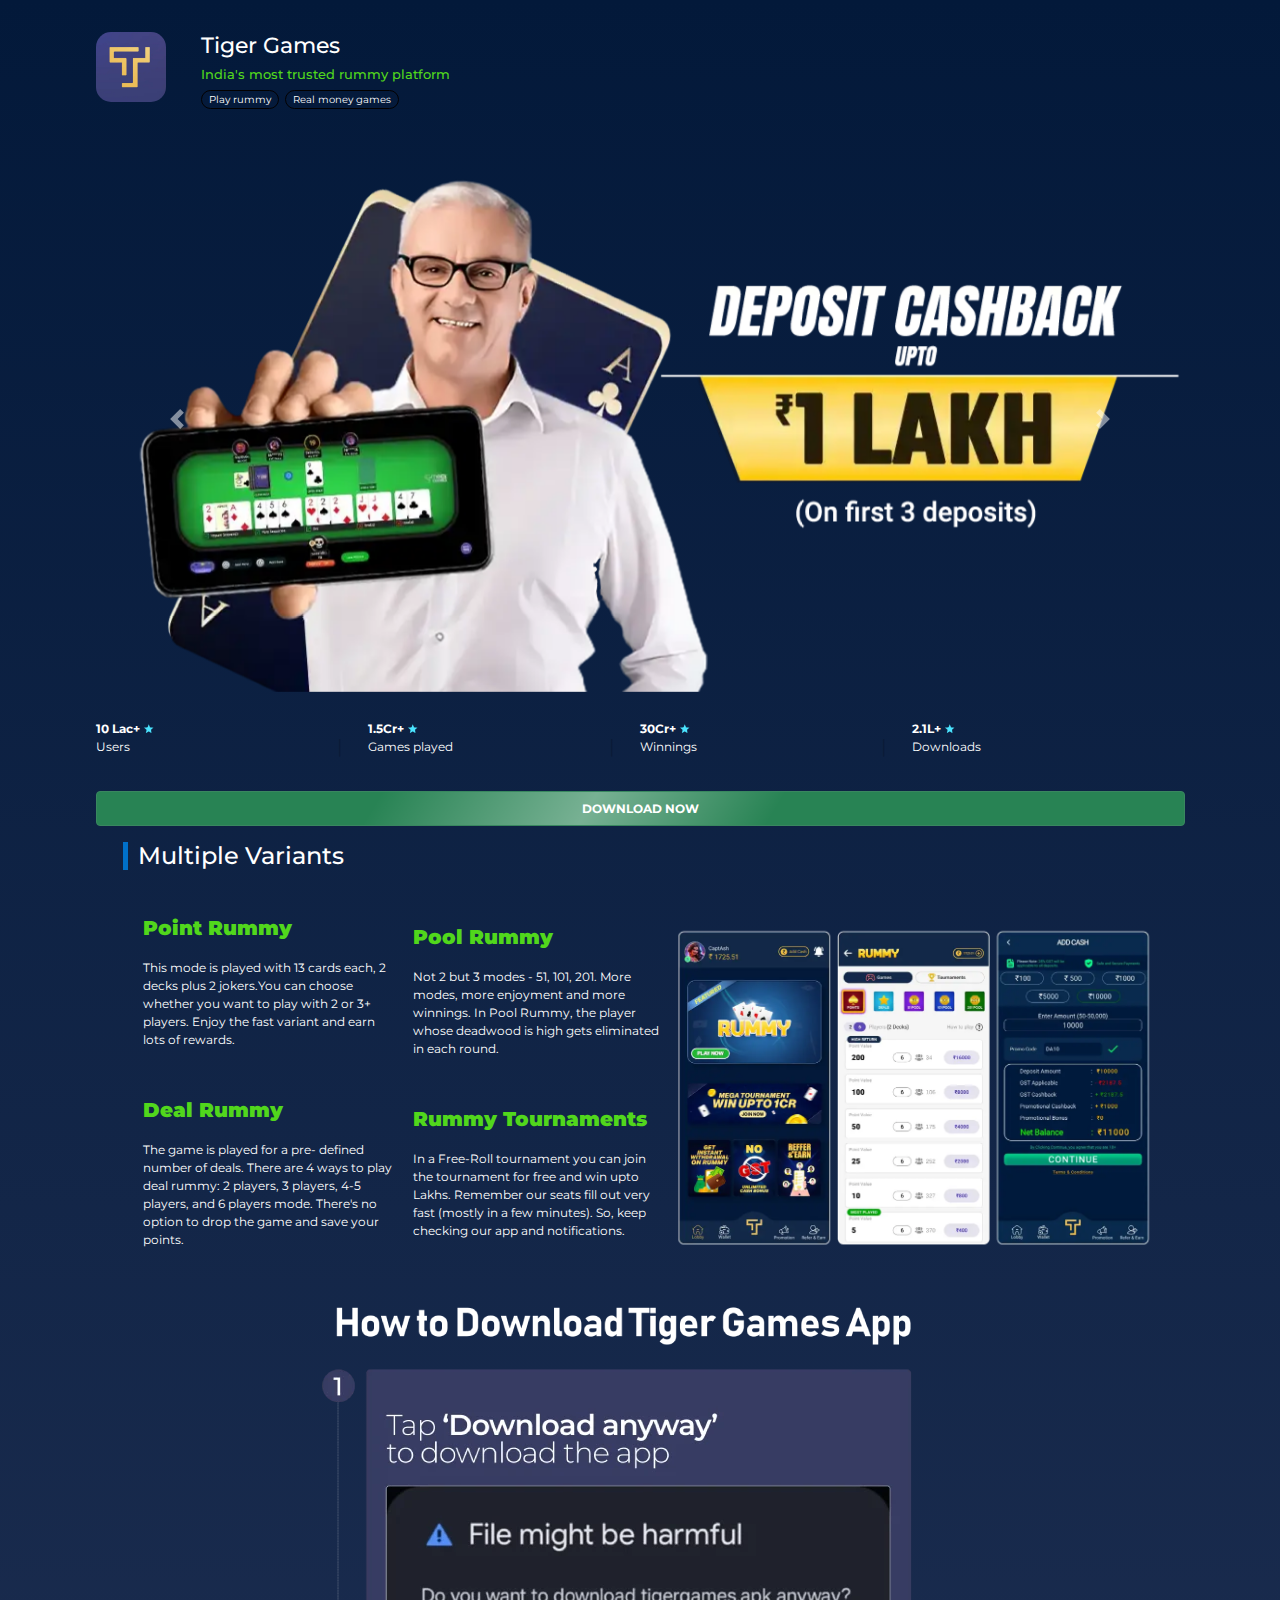
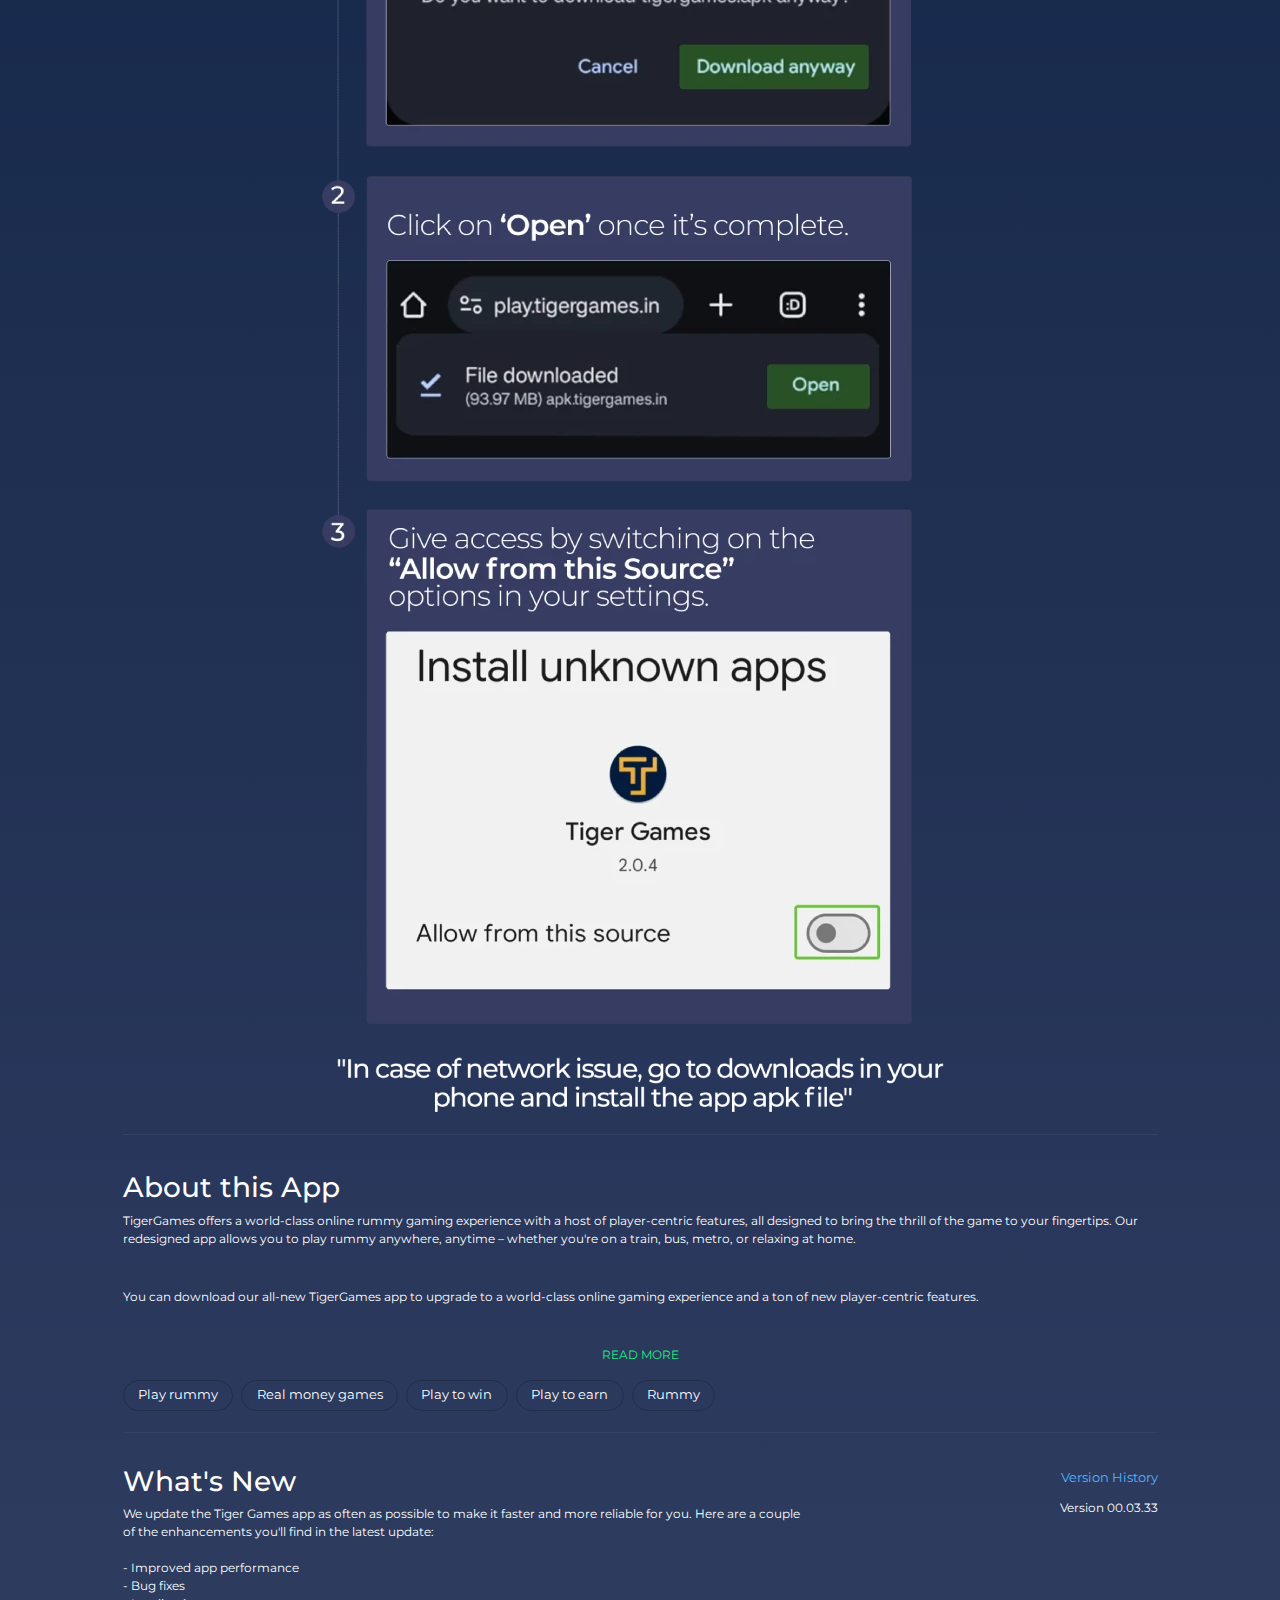
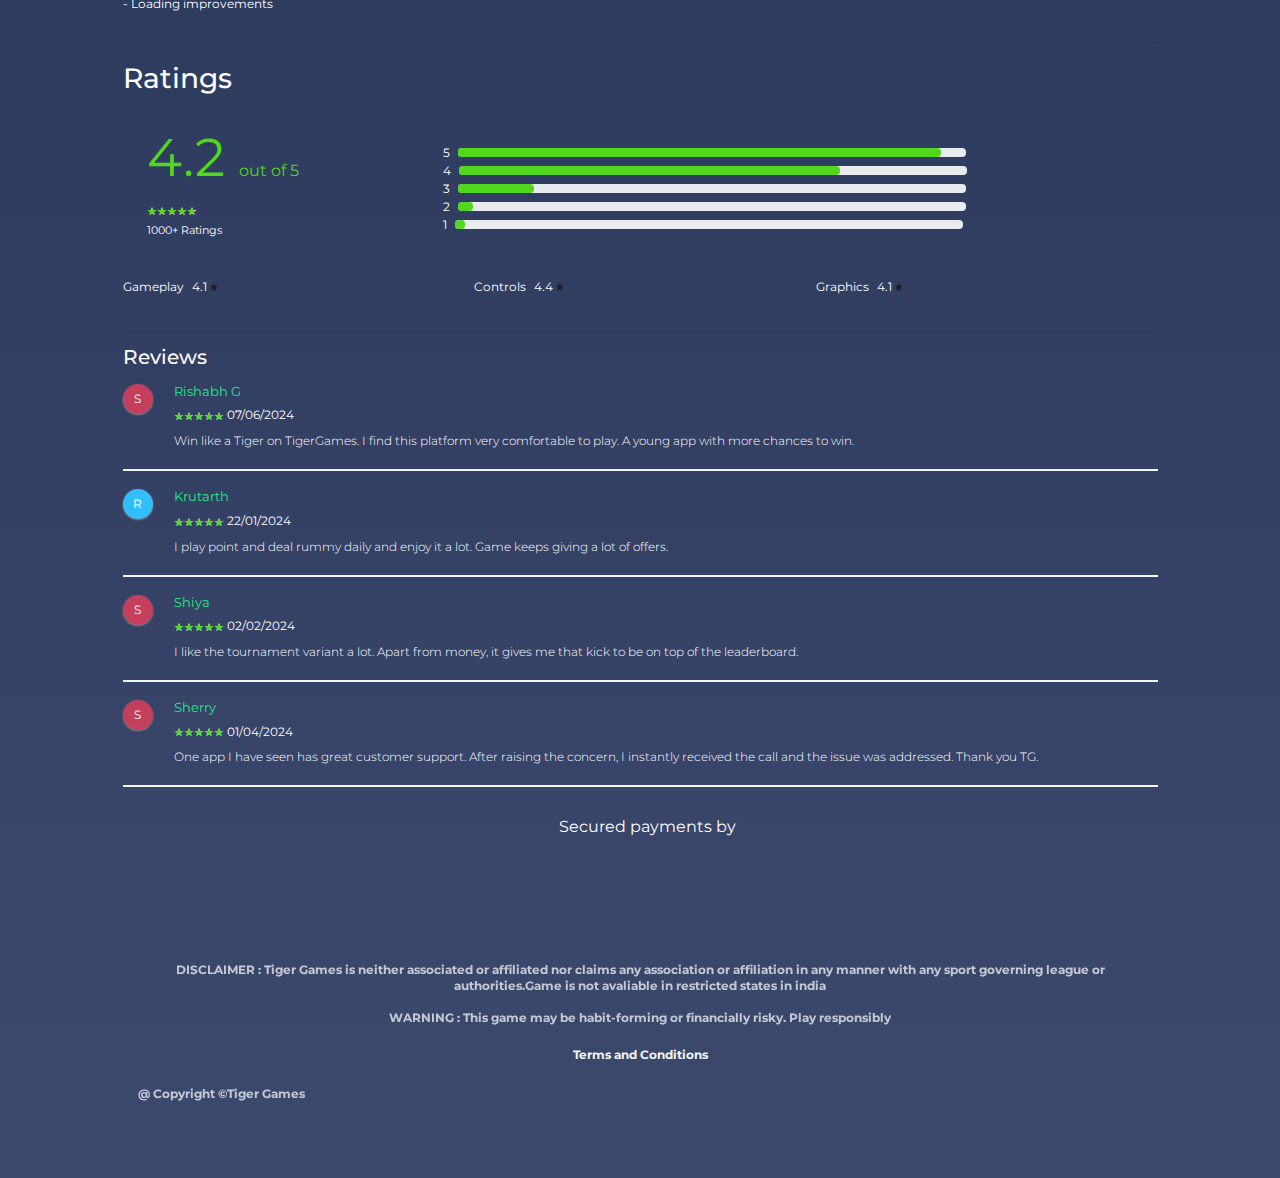
==== index.html @ f55462f7 "Updated styles for bg color, keyword and viewport for seo" ====
<!DOCTYPE html>
<html lang="en">
<head>
    <link rel="preconnect" href="https://fonts.googleapis.com">
    <link rel="preconnect" href="https://fonts.gstatic.com" crossorigin>
    <link href="https://fonts.googleapis.com/css2?family=Montserrat:ital,wght@0,100..900;1,100..900&family=Roboto:ital,wght@0,100;0,300;0,400;0,500;0,700;0,900;1,100;1,300;1,400;1,500;1,700;1,900&display=swap" rel="stylesheet">
    <link rel="preload" fetchpriority="high" as="image" href="banner-01.webp">
    <link rel="preload" fetchpriority="high" as="image" href="banner-02.webp">
    <link rel="preload" fetchpriority="high" as="image" href="banner-03.webp">
    <link rel="preload" fetchpriority="high" as="image" href="games-screen.webp">
    <link rel="preload" fetchpriority="high" as="image" href="How-to-install-tiger.webp">
  <!--====== Required meta tags ======-->
  <meta charset="utf-8" />
  <meta http-equiv="x-ua-compatible" content="ie=edge" />
  <meta name="robots" content="follow, index" />
   <meta name="description" content="Tiger Games - Best Rummy Game, Play rummy game" />
    <meta name="keyword" content="Best Rummy Game, Play rummy, play games, rummy games in india, " />
  <meta name="viewport" content="width=device-width, initial-scale=1" />
  <!--====== Title ======-->
  <title>Tiger Games - YesNo</title>
  <!--====== Favicon Icon ======-->
  <link rel="shortcut icon" href="tiger-logo.webp" type="image/png" />
  <style>
  *{font-family:Gotham Rounded,sans-serif}body{font-weight:400;line-height:1.5 !important;background:linear-gradient(#03193A, #3d486d) !important}*{margin:0;padding:0;font-family:Montserrat,sans-serif;-webkit-box-sizing:border-box;-moz-box-sizing:border-box;box-sizing:border-box}img{max-width:100%}a:focus,button:focus,input:focus,textarea:focus{text-decoration:none;outline:0}a:focus,a:hover{text-decoration:none}i,span{display:inline-block}h1,h2,h3,h4,h5,h6{font-weight:500;color:#fff}h1{font-size:48px}h2{font-size:36px}h3{font-size:18px}h4{font-size:22px}h5{font-size:18px}h6{font-size:16px}ol,ul{margin:0;padding:0;list-style-type:none}:focus{outline:0}p{font-size:.75rem!important;font-weight:400;color:#fff;margin:0}.ballebaazi_play .imageSection{display:flex;flex-direction:column;padding-bottom:0!important}.ballebaazi_play .header{display:flex;margin-bottom:20px}.ballebaazi_play .header .head_l{margin-right:35px}.ballebaazi_play .header .head_r .developer{margin-bottom:6px;color:#fff;font-size:.815rem!important}.ballebaazi_play .header .head_r h2{font-size:1.4rem!important}.ballebaazi_play .header .head_r p{font-size:20px}.ballebaazi_play .header .head_r h3{margin-bottom:6px;color:#51d71c;font-size:.815rem!important}.ballebaazi_play .play_header{margin-top:0}.ballebaazi_play .play_step:before{content:"|";position:absolute;left:88.66%;color:rgba(0,0,0,.2);font-size:1.2rem;top:50%;transform:translateY(-50%)}.slider_area{margin-top:18px}.ballebaazi_play .play_step:last-child:before{content:""}.ballebaazi_play .footer_button a{background:#39875f;border-radius:5px;color:#fff;display:block;text-align:center;padding:5px 10px;margin:15px auto}.termscondition{color:#f5f5f5;font-size:12px;font-weight:700;padding-top:4px}.ballebaazi_play .footer_button a:hover{background:#39875f}.ballebaazi_play .footer_button a span{padding-right:10px}.ballebaazi_play .play_step p{font-size:.75rem!important;margin-top:-5px;line-height:27px}.ballebaazi_play .btn_bord{margin-top:10px}.ballebaazi_play .btn_bord span{border:1px solid rgba(0,0,0,.2);border-radius:20px;padding:.9rem;margin-right:5px;margin-bottom:5px;font-size:.8rem;height:2em;line-height:0}.ballebaazi_play .btn_bord span:last-child{margin-right:0}.ballebaazi_play .slider_area img{width:100%}.ballebaazi_play .slider_area .slide_play{text-align:center;margin-right:12px}.ballebaazi_play .play_step:last-child{border-right:none}hr{margin:0;background:#3d486d;border-top:2px solid #f5f5f5}.ballebaazi_play .play_step span{font-size:.75rem!important;font-weight:700}.ballebaazi_play .about_area h3{margin-bottom:7px;margin-top:0}.ballebaazi_play .about_area{padding-top:1rem;margin-bottom:1rem;position:relative}.ballebaazi_play .about_area:before{width:18px;height:24px;position:absolute;content:"";right:0;background-size:100%;top:50px}.ballebaazi_play .about_area p{text-align:left}.ballebaazi_play .reviews_area .reviews_head{display:-webkit-box;display:-moz-box;display:-ms-flexbox;display:-webkit-flex;display:flex;flex-wrap:wrap;-webkit-justify-content:space-between;justify-content:space-between}.ballebaazi_play .reviews_area .reviews_head .reviews_l{width:60%}.ballebaazi_play .reviews_area .reviews_head .reviews_r{width:60%}.ballebaazi_play .rating_download_box{margin-top:1rem}.ballebaazi_play .rating_box{display:grid;grid-template-columns:1fr 1fr}.ballebaazi_play .rating_title{font-size:30px;font-weight:700;font-style:normal;font-stretch:normal;line-height:normal;letter-spacing:normal;color:#59acff}.ballebaazi_play .user_info p{margin-bottom:5px}.ballebaazi_play .rating_number{font-size:3.3rem!important;text-align:left}.ballebaazi_play .rating_image{width:88px;margin-bottom:5px}.ballebaazi_play .rating_graph_inner{width:190px;margin-top:55px}.ballebaazi_play .rating_number_box{text-align:left;font-size:.7rem!important}.ballebaazi_play .rating_number_box h3{text-align:left}.ballebaazi_play .download_box{text-align:right;padding-top:30px;position:relative}.ballebaazi_play .download_box:before{width:18px;height:24px;position:absolute;content:"";right:0;background-size:100%;top:8px}.ballebaazi_play .download_count{font-size:48px;font-weight:300;font-style:normal;font-stretch:normal;line-height:normal;letter-spacing:normal}.ballebaazi_play .download_box span{font-size:30px;font-weight:300;font-style:normal;font-stretch:normal;line-height:normal;letter-spacing:normal}.ballebaazi_play .review_box{margin-top:15px;position:relative}.ballebaazi_play .review_box:before{width:18px;height:24px;position:absolute;content:"";right:0;background-size:100%;top:4px}.ballebaazi_play .review_box h3{font-size:20px;margin-top:0;margin-bottom:15px}.ballebaazi_play .review_box ul{padding-left:0;list-style:none;margin:0}.ballebaazi_play .review_box ul li{margin-bottom:18px;border-bottom:2px solid #f5f5f5;padding-bottom:18px}.ballebaazi_play .review_box ul li .stars{padding:6px 0}.is-size-7{font-size:.75rem!important;color:#fff}.has-text-grey{color:#fff!important}.grey{background-color:#32befa}.teal{background:#20eb83}.blue{background-color:#5d6acc;}.green{background-color:#fff}.teal{background:#20eb83}.sticky-install-button{position:fixed;bottom:0;width:100%;height:50px;background-color:#51d71c;color:#fff;display:none}.sticky{display:block}.sticky-install-button>a{display:inline-block;width:100%;height:100%;text-align:center;display:flex;color:#fff!important;justify-content:center;align-items:center}.sticky-install-button button{color:#fff;background:0 0;border:unset;border:none}.weight-500{font-weight:500}.ballebaazi_play .user_box{display:-webkit-box;display:-moz-box;display:-ms-flexbox;display:-webkit-flex;display:flex;flex-wrap:wrap;-webkit-justify-content:space-between;justify-content:space-between}.ballebaazi_play .user_img{width:4%}.ballebaazi_play .user_info{width:95%}.ballebaazi_play .user_name{font-style:normal;font-stretch:normal;line-height:1.3;letter-spacing:normal;margin-bottom:0;font-size:.8em;font-weight:400;text-transform:capitalize;color:#20eb83}.ballebaazi_play .user_review{font-weight:300;font-style:normal;font-stretch:normal;line-height:20px;letter-spacing:normal;font-size:.75rem!important}.ballebaazi_play .play_step{position:relative}.ballebaazi_play .header .head_r .developer .tag:not(body){align-items:center;border-radius:4px;color:#fff;display:inline-flex;font-size:.75rem;height:2em;justify-content:center;line-height:1.5;padding-left:.75em;padding-right:.75em;white-space:nowrap}.ballebaazi_play .header .head_r .developer .tag:not(body).is-rounded{border-radius:290486px}.ballebaazi_play .header .head_r .developer .tag{border:1px solid #030101;font-size:.6rem!important}.ballebaazi_play .header .head_r .developer .tag:not(:last-child){margin-right:3px}.maxw{max-width:90%;display:flex;align-items:flex-start;margin:0 auto 0 1.5rem;padding:1.2rem 0 1.4rem}.w30{display:flex;width:30%;margin-right:1.5rem;flex-direction:column;margin-top:-4px}.font3{font-size:3.3rem!important;color:#51d71c}.reviewsCount-flex{display:flex;flex-direction:column;align-items:flex-start;margin-top:-15px}.ratings-dynamic{position:relative;vertical-align:middle;display:inline-block;color:#fff;overflow:hidden}.empty-stars:before,.full-stars:before{content:"\2605\2605\2605\2605\2605";font-size:11px}.full-stars{position:absolute;left:0;top:0;white-space:nowrap;overflow:hidden;color:#51d71c}.empty-stars:before{-webkit-text-stroke:0 #fff(0,0,0,.2)}.reviews-count{position:relative;font-size:.7rem!important;display:flex;width:82px;justify-content:flex-start}.w70{display:inline-block;width:70%;margin-top:2%}.flexBar{display:flex;align-items:center;margin-bottom:-6px}.is-size-7{font-size:.75rem!important}.progress{-moz-appearance:none;-webkit-appearance:none;border:none;border-radius:290486px;display:block;height:1rem;overflow:hidden;padding:0;width:100%}.maxw .flexBar .progress{height:9px;background-color:#fff(0,0,74.9%,.3);width:80%}.progressWidth{border-top-right-radius:4px;border-bottom-right-radius:4px}.progressWidth5{width:95%}.progressWidth4,.progressWidth5{height:9px;background-color:#51d71c}.progressWidth4{width:75%}.progressWidth3{width:15%;height:9px;background-color:#51d71c}.progressWidth2{width:3%;height:9px;background-color:#51d71c}.progressWidth1{width:2%;height:9px;background-color:#51d71c}.initials{display:flex;height:30px;width:30px;color:#fff;align-items:center;justify-content:center;border-radius:50%;box-shadow:0 1px 2px #8d8d8d;margin-right:14px;margin-bottom:0!important;text-transform:capitalize}.pink{background-color:#c33f5c}.additional-stats{display:flex;margin-bottom:1rem;font-size:1rem!important}.additional-stats>div{flex:1 1}.gameplay{margin-right:10px}.controls,.gameplay,.graphics{display:flex;align-items:center}.is-size-7{font-size:.75rem!important}.mar-8{margin-right:8px}.ratingStar-small{max-width:10px}.modal-dialog{margin:auto}.modal-backdrop{display:none}.text-dark_fo{color:#fff}.modal{position:fixed;top:0;height:100%;width:100%;background:#fff(0,0,0,.6);display:flex;justify-content:center;align-items:center;text-transform:uppercase;font-weight:700}#free-gems-popup{height:560px;width:320px;background:#012b4b;color:#fff;font-family:Varela Round,sans-serif;display:flex;flex-direction:column;align-items:center}#free-gems-popup .timer{font-size:36px;display:flex}#free-gems-popup .timer>div{display:flex;flex-direction:column;align-items:center}#free-gems-popup .timer .text{font-size:10px;margin-top:-4px}#free-gems-popup .close{display:flex;flex-direction:row-reverse;padding:8px 8px 0 0;width:100%;color:#fff;opacity:inherit}#free-gems-popup .close div{border:0;border-radius:50%;color:#525151;font-size:20px;font-weight:400;height:20px;outline:0;padding-bottom:3px;transition:transform .2s ease-in-out,background-color .2s ease-in-out;width:20px;display:flex;justify-content:center;align-items:center;cursor:pointer}.border-dark{border-color:#000}.border-light-dark{border-color:hsla(0,0%,100%,.3137254902)}.green-info{background-color:#51d71c;padding:10px;border-radius:15px}.info-text-big{font-size:12px;font-weight:700;text-align:left}.info-text-small{font-size:10px!important;text-align:left}.info-image{height:47px}.download-app-button_animation{-webkit-animation:button-shine 45s linear infinite;animation:button-shine 45s linear infinite}.download-app-button_animation{background:linear-gradient(121.19deg,rgba(133,239,49,0) 25.73%,hsla(0,0%,100%,.37) 45.27%,rgba(133,239,49,0) 62.27%),#1c9e5b}.banner{display:flex;justify-content:space-around;margin:10px 0}.ima{width:100%}.banner_image{width:100%}.banner_text{padding-left:10px;display:flex;align-items:center;justify-content:center;font-size:50px;font-optical-sizing:auto;font-family:Montserrat,sans-serif;font-weight:900;font-style:normal;color:#fff}.why_image_div{margin-right:20px;display:flex;align-items:center;justify-content:center}.why_text_div{font-family:"MOON GET!",sans-serif;padding:15px 0;width:250px}.why_text_div_main{font-size:20px!important;font-weight:900;color:#51d71c}.why_container_div{margin-right:0px}.categories{display:flex;align-items:center;justify-content:left;padding:20px 0}@media (max-width:960px){.why_text_div{padding:10px 0;border-bottom:0}.why_text_div_main{font-size:16px}.why_text_div_sub{font-size:12px}.why_container_div{margin-right:10px}.categories{flex-direction:column;align-items:start}}@-webkit-keyframes button-shine{0%{background-position:-5000px 0}to{background-position:5000px 0}}@keyframes button-shine{0%{background-position:-5000px 0}to{background-position:5000px 0}}@media only screen and (max-width:450px){.green-info{padding:8px}.info-text-big{font-size:10px}.info-text-small{font-size:8px!important}.info-image{height:30px}}@media only screen and (max-width:1000px){.banner{flex-direction:column}.banner_image{width:100%;margin-top:20px}.banner_text{padding-left:0;margin-top:20px;font-size:30px}}@media only screen and (max-width:767px){.ballebaazi_play .header .head_r h2{font-size:24px;margin-bottom:5px;font-weight:700}.ballebaazi_play .header .head_r h3{font-size:18px}.ballebaazi_play .header .head_r p{font-size:15px}.ballebaazi_play .play_step p{font-size:16px}.ballebaazi_play .user_img{width:15%}.ballebaazi_play .user_info{width:88%}.ballebaazi_play .download_count{font-size:20px}.ballebaazi_play .download_box span{font-size:20px}.ballebaazi_play .rating_graph_inner{width:140px;margin-top:64px}.ballebaazi_play .download_box{padding-top:38px}.slider_area .slick-list{height:auto!important}.countdown{text-transform:uppercase;font-weight:700}.countdown span{text-shadow:1px 1px 3px rgba(0,0,0,.1);font-size:3rem;margin-left:.8rem}.countdown span:first-of-type{margin-left:0}.countdown-circles{text-transform:uppercase;font-weight:700}.countdown-circles span{width:100px;height:100px;border-radius:50%;background:rgba(255,255,255,.2);display:flex;align-items:center;justify-content:center;box-shadow:2px 2px 10px rgba(0,0,0,.1)}.countdown-circles span:first-of-type{margin-left:0}body{min-height:100vh}.bg-gradient-1{background:#7f7fd5;background:-webkit-linear-gradient(to right,#7f7fd5,#86a8e7,#91eae4);background:linear-gradient(to right,#7f7fd5,#86a8e7,#91eae4)}.bg-gradient-2{background:#654ea3;background:-webkit-linear-gradient(to right,#654ea3,#eaafc8);background:linear-gradient(to right,#654ea3,#eaafc8)}.bg-gradient-3{background:#ff416c;background:-webkit-linear-gradient(to right,#ff416c,#ff4b2b);background:linear-gradient(to right,#ff416c,#ff4b2b)}.bg-gradient-4{background:#007991;background:-webkit-linear-gradient(to right,#007991,#78ffd6);background:linear-gradient(to right,#007991,#78ffd6)}.rounded{border-radius:1rem!important}.btn-demo{padding:.5rem 2rem!important;border-radius:30rem!important;background:rgba(255,255,255,.3);color:#fff;text-transform:uppercase;font-weight:700!important}.btn-demo:focus,.btn-demo:hover{color:#fff;background:rgba(255,255,255,.5)}}@media only screen and (max-width:479px){.ballebaazi_play .header .head_r h3{font-size:14px}.ballebaazi_play .play_step span{font-size:20px}.ballebaazi_play .play_step p{font-size:14px}.ballebaazi_play .rating_graph_inner{width:98px;margin-top:64px}.ballebaazi_play .header .head_l{width:68px}.ballebaazi_play .header .head_r{width:70%}}@media only screen and (max-width:411px){.ballebaazi_play .user_info{width:84%}}@media only screen and (max-width:320px){.ballebaazi_play .btn_bord span{font-size:.7rem}.ballebaazi_play .header .head_l{margin-right:18px}.ballebaazi_play .user_info{width:83%}}.modalV{display:none;position:fixed;z-index:1;left:0;top:0;width:100%;height:100%;overflow:auto;background-color:#000;background-color:rgba(0,0,0,.4)}.modal-contentV{background-color:#fefefe;margin:15% auto;padding:20px;border:1px solid #fff;width:80%}.code_cap{font-size:14px}
</style>
  <!--====== Bootstrap css ======-->
  <link rel="stylesheet" href="css/bootstrap.min.css">
  
    <!-- Google tag (gtag.js) -->
<script async src="https://www.googletagmanager.com/gtag/js?id=AW-16628004387"></script>
<script>
  window.dataLayer = window.dataLayer || [];
  function gtag(){dataLayer.push(arguments);}
  gtag('js', new Date());
 
  gtag('config', 'AW-16628004387');
</script>
  <!-- Event snippet for Download now button click_3007 conversion page
In your html page, add the snippet and call gtag_report_conversion when someone clicks on the chosen link or button. -->
<script>
  function gtag_report_conversion(url) {
    var callback = function () {
      if (typeof(url) != 'undefined') {
        window.location = url;
      }
    };
    gtag('event', 'conversion', {
        'send_to': 'AW-16628004387/3M_3CIDV28YZEKPs7Pg9',
        'event_callback': callback
    });
    return false;
  }
  </script>
     <!-- Event snippet for Page Load_3107 conversion page -->
<script>
  gtag('event', 'conversion', {'send_to': 'AW-16628004387/Pj88CIb98MYZEKPs7Pg9'});
</script>
<script rel="dns-prefetch" src="https://web-sdk-cdn.singular.net/singular-sdk/latest/singular-sdk.js"></script>
    <!-- Google Tag Manager -->
  <script>
  const gtTimeout = setTimeout(loadgtag, 5000);
  function loadgtag() {
  (function (w, d, s, l, i) {
      w[l] = w[l] || []; w[l].push({
        'gtm.start':
          new Date().getTime(), event: 'gtm.js'
      }); var f = d.getElementsByTagName(s)[0],
        j = d.createElement(s), dl = l != 'dataLayer' ? '&l=' + l : ''; j.async = true; j.src =
          'https://www.googletagmanager.com/gtm.js?id=' + i + dl; f.parentNode.insertBefore(j, f);

    })(window, document, 'script', 'dataLayer', 'GTM-MJXGC6SC');}</script>

<!-- Google Tag Manager -->
<script>(function(w,d,s,l,i){w[l]=w[l]||[];w[l].push({'gtm.start':
new Date().getTime(),event:'gtm.js'});var f=d.getElementsByTagName(s)[0],
j=d.createElement(s),dl=l!='dataLayer'?'&l='+l:'';j.async=true;j.src=
'https://www.googletagmanager.com/gtm.js?id='+i+dl;f.parentNode.insertBefore(j,f);
})(window,document,'script','dataLayer','GTM-N9PMX2QW');</script>
<!-- End Google Tag Manager -->
  <style>
    .ballebaazi_play .footer_button{text-align:center;padding:5px 10px;margin:15px auto;margin-bottom:0;cursor:pointer;font-size:.75rem;background-color:#288354;border:1px solid #39875f;border-radius:4px;color:#fff;width:100%;height:35px;font-weight:700;text-transform:uppercase;line-height:23px}.container{width:100%;padding-right:27px;padding-left:27px;margin-right:auto;margin-left:auto}.ballebaazi_play .header{margin-top:0}.slider_area .slick-list{height:637px}.modal-header{display:block}@media (min-width:1200px){.container{max-width:1143px}}
    .play_actives {display: grid;align-items: center;justify-content: center;grid-template-columns: 25% 25% 25% 25%;}
    @media(max-width:596px){.play_actives{grid-template-columns: 50% 50%;text-align: center;}}
    .up-img{width: 100%;height: 25px;}.ratingStar-small{filter: invert(1) grayscale(1) brightness(0.5);}
      
   </style>
    <script rel="defer" src="js/jquery-1.12.4.min.js"></script>
    <script rel="defer" src="js/bootstrap.min.js"></script>
</head>
<body style="padding-top: 2rem">
    <!-- Google Tag Manager (noscript) -->
<noscript><iframe src="https://www.googletagmanager.com/ns.html?id=GTM-N9PMX2QW" height="0" width="0" style="display:none;visibility:hidden"></iframe></noscript>
<!-- End Google Tag Manager (noscript) -->
    
<!-- Google Tag Manager (noscript) -->
<noscript><iframe src="https://www.googletagmanager.com/ns.html?id=GTM-MJXGC6SC" height="0" width="0" style="display:none;visibility:hidden"></iframe></noscript>
<!-- End Google Tag Manager (noscript) -->
<div class="ballebaazi_play">
  <div class="container">
    <div class="imageSection">
      <div class="header">
        <div class="head_l">
          <img src="tiger-logo.webp" width="70" height="70" style="border-radius: 15px" alt="logo"/>
        </div>
        <div class="head_r">
          <h2>Tiger Games</h2>
          <h3>India's most trusted rummy platform </h3>
          <div class="developer">
            <!-- <span class="tag is-rounded">Play and Win</span> -->
            <span class="tag is-rounded">Play rummy</span>
            <!-- <span class="tag is-rounded">Play games</span> -->
            <span class="tag is-rounded">Real money games</span>
          </div>
        </div>
      </div>
    </div>
    <div class="banner mb-4">
      <div id="carouselExampleControls" class="carousel slide" data-ride="carousel">
        <div class="carousel-inner">
          <div class="carousel-item active">
            <img class="d-block w-100" src="banner-01.webp" alt="First slide">
          </div>
          <div class="carousel-item">
            <img class="d-block w-100" src="banner-02.webp" alt="Second slide">
          </div>
          <div class="carousel-item">
            <img class="d-block w-100" src="banner-03.webp" alt="Third slide">
          </div>
        </div>
        <a class="carousel-control-prev" href="#carouselExampleControls" role="button" data-slide="prev">
          <span class="carousel-control-prev-icon" aria-hidden="true"></span>
          <span class="sr-only">Previous</span>
        </a>
        <a class="carousel-control-next" href="#carouselExampleControls" role="button" data-slide="next">
          <span class="carousel-control-next-icon" aria-hidden="true"></span>
          <span class="sr-only">Next</span>
        </a>
      </div>
    </div>
    <div class="play_header">
      <div class="play_actives">
        <div class="play_step">
          <span style="color: #fff;">
            10 Lac+ <img src="Star.png" width="12" height="12" class="icon-format" alt="Star Icon"/></span>
          <p style="margin-top: -7px">Users</p>
        </div>
        <div class="play_step">
          <span style="color: #fff;">
            1.5Cr+ <img src="Star.png" width="12" height="12" class="icon-format" alt="Star Icon"/></span>
          <p style="margin-top: -7px">Games played</p>
        </div>
        <div class="play_step">
          <span style="color: #fff;">
            30Cr+ <img src="Star.png" width="12" height="12" class="icon-format" alt="Star Icon"/></span>
          <p style="margin-top: -7px">Winnings</p>
        </div>
        <div class="play_step">
          <span style="color: #fff;">
            2.1L+ <img src="Star.png" width="12" height="12" class="icon-format"alt="Star Icon" /></span>
          <p style="margin-top: -7px">Downloads</p>
        </div>
        <!-- <div class="play_step">
          <span style="color: #fff;">
           10 Lac+ <img src="Star.png" width="12" height="12" class="icon-format" /></span>
          <p style="margin-top: -7px">Users</p>
        </div>
 -->
      </div>
    </div>
    <div class="footer_button download-app-button_animation" id="downloadButton" style="font-weight: 700;" data-toggle="modal" data-target="#myModal1"
      onClick="downloadApp('header');">
DOWNLOAD NOW
    </div>
    <!-- The Modal -->
    <div id="myModal1" class="modal" tabindex="-1" role="dialog" style="display:none">
      <!-- Modal content -->
      <div class="modal-dialog modal-lg modal-dialog-centered">
        <div class="modal-content">
            <div class="modal-header">
            <button type="button" class="close" data-dismiss="modal" aria-label="Close">
                <span aria-hidden="true">&times;</span>
            </button>
        </div>
            <div class="modal-body">
                <video width="100%" height="400" id="myVideo" playsinline controls webkit-playsinline preload="none"> 
                    <source src= "How-to-install-new.mp4" type="video/mp4"> 
                </video>
            </div>
          </div>
      </div>
   
  </div>
  <div class="container">
    
      <div>
      
    
    
    <div class="about_area">
      <div class="text-white" style="text-align: left; padding-top: -20px;">
        <h2 style="border-left: 5px solid #0070c9; padding-left: 10px;font-size: 24px;">Multiple Variants
          <br>
        </h2>
        <div class="font-12 md:font-14 categories">
          <div class="why_container_div">
            <div style="display: flex; text-align: start;">
              <div class="why_image_div">
                <!-- <img style="width: 30px;" src="sports.webp" alt="sports"> -->
              </div>
              <div class="why_text_div">
                <p class="why_text_div_main">Point Rummy </p>
                <p class="why_text_div_sub">This mode is played with 13 cards each, 2 decks plus 2 jokers.You can choose
                  whether you want to play with 2 or 3+ players. Enjoy the fast variant and earn lots of rewards.
              </div>
            </div>
            <div style="display: flex; text-align: start;">
              <div class="why_image_div">
                <!-- <img style="width: 30px;" src="politics.webp" alt="Finanace"> -->
              </div>
              <div class="why_text_div">
                <p class="why_text_div_main">Deal Rummy
                </p>
                <p class="why_text_div_sub">The game is played for a pre- defined number of deals. There are 4 ways to
                  play deal rummy: 2 players, 3 players, 4-5 players, and 6 players mode. There's no option to drop the
                  game and save your points. </p>
              </div>
            </div>
          </div>
          <div class="why_container_div">
            <div style="display: flex; text-align: start;">
              <div class="why_image_div">
                <!-- <img style="width: 30px;" src="media.webp" alt="media">-->
              </div>
              <div class="why_text_div">
                <p class="why_text_div_main">Pool Rummy </p>
                <p class="why_text_div_sub">Not 2 but 3 modes - 51, 101, 201. More modes, more enjoyment and more
                  winnings. In Pool Rummy, the player whose deadwood is high gets eliminated in each round.
                </p>
              </div>
            </div>
            <div style="display: flex; text-align: start;">
              <div class="why_image_div">
                <!-- <img style="width: 30px;" src="news.webp" alt="news"> -->
              </div>
              <div class="why_text_div">
                <p class="why_text_div_main">Rummy Tournaments</p>
                <p class="why_text_div_sub">In a Free-Roll tournament you can join the tournament for free and win upto
                  Lakhs. Remember our seats fill out very fast (mostly in a few minutes). So, keep checking our app and
                  notifications.
                </p>
              </div>
            </div>
          </div>
          <div class="banner">
            <div class="banner_image">
              <img src="games-screen.webp" alt="banner" class="img-fluid" width="1024" height="689">
            </div>
          </div>
        </div>
      </div>
      
      <div class="text-center">
        <img class="img-fluid h-auto" src="How-to-install-tiger.webp" alt="How to install tiger games" width="664" height="1418">
      </div>
      <hr />
      <h3 style="padding-top: 20px;">About this App</h3>
      <p>
        TigerGames offers a world-class online rummy gaming experience with a host of player-centric features, all
        designed to bring the thrill of the game to your fingertips. Our redesigned app allows you to play rummy
        anywhere, anytime – whether you're on a train, bus, metro, or relaxing at home.
      </p>
      <!-- <p>
          <strong>Sign-up Bonus only applicable when registering through
            app</strong>
        </p> -->
      <br />
      <p>
        You can download our all-new TigerGames app to upgrade to a world-class online gaming experience and a ton of
        new player-centric features.
      </p>
      <p class="conttoggle">
        Take your game with you, wherever and whenever!
        We know of your love for gaming and that's exactly why we have redesigned our app with a host of new features.
        You can now take your game with you on the move in a train, or a bus, or in metro or even as you sip a coffee
        sitting in your home. This is your chance to download the free online TigerGames app today and to enjoy just
        the way it should be played online.
        <br /><br />What's new?<br />================<br />&#8658;
        In-App Cash Refill: Never run out of playing cash. Refill directly within the app without interruptions.
        .<br />&#8658; Battery Efficient: Play for hours with minimal battery consumption.
        <br />&#8658;
        Highly Secure: Play in a trusted environment with internationally-certified gaming software ensuring fair play
        for all.
        <br />&#8658;Personalized Profile: Track your playing history and accomplishments with your own personalized
        profile.
        <br /><br />Why Download?<br />
        Start your journey to winning with the TigerGames app today! With regular feature updates, the fun and
        excitement never stop. The sooner you start, the earlier you win!
        <br />
        Privacy Practices:<br />
        Our app’s privacy practices may include the handling of data as described below:
        <br />
        Tracked Data: Financial Info, Contact Info, User Content, Identifiers, Usage Data, Diagnostics, Location. <br />
        Additional Information:This game is for 18+, all over India except - Andhra Pradesh, Assam, Meghalya, Nagaland,
        Odisha, Sikkim & Telangana, states where Real Money Gaming is not allowed.
      </p>
      <br />
      <p style="text-align: center">
        <a class="contshow" style="color: #20eb83; font-size: 12px">READ MORE</a>
      </p>
      <p class="btn_bord">
        <!-- <span>Play and Win</span> -->
        <span>Play rummy</span>
        <span>Real money games</span>
        <span>Play to win</span>
        <span>Play to earn</span>
        <!-- <span>Rummy</span>
          <span>ludo</span> -->
        <!-- <span>Predict and win</span> -->
        <span>Rummy</span>
        <!--<span>Cricket</span> -->
        <!--<span>Youtube</span> -->
        <!-- <span>Crypto</span> -->
        <!--<span>Election</span>-->
      </p>
      <hr />
      <div class="about_area">
        <div>
          <div class="row">
            <div class="col-md-8">
              <h3>What's New</h3>
              <p>
                We update the Tiger Games app as often as possible to make it
                faster and more reliable for you. Here are a couple of the
                enhancements you&#39;ll find in the latest update:<br /><br />-
                Improved app performance<br />- Bug fixes<br />- Loading
                improvements
              </p>
            </div>
            <div class="col-md-4">
              <!-- Trigger the modal with a button -->
              <div style="margin-bottom: 10px; text-align: right">
                <a style="font-size: 13px; color: #56b3ff" id="myBtn">Version History</a>
              </div>
              <!-- Modal -->
              <div id="myModal" class="modalV">
                <div class="modal-dialog">
                  <!-- Modal content-->
                  <div class="modal-content">
                    <div class="modal-header">
                      <span class="closeV">&times;</span>
                      <h4 class="modal-title">Version History</h4>
                    </div>
                    <div class="modal-body">
                      <div>
                        <p style="float: left"><b>1.2</b></p>
                        <p style="float: right"><b>13 Sep 2019</b></p>
                        <br />
                        <p>
                          We update the Tiger Games app as often as possible to
                          make it faster and more reliable for you. Here are a
                          couple of the enhancements you'll find in the latest
                          update:<br /><br />
                          - Improved app performance <br />
                          - Bug fixes <br />
                          - Loading improvements
                        </p>
                        <br />
                      </div>
                      <hr />
                      <div>
                        <br />
                        <p style="float: left"><b>1.1</b></p>
                        <p style="float: right"><b>10 Nov 2018</b></p>
                        <br />
                        <p>
                          - We now prevent the screen from auto-locking/timing
                          out while you are playing your favourite game.<br />
                          - We've made some performance improvements to make
                          your experience smoother while playing.<br /><br />
                          Thank you for using Tiger Games. With every new
                          update, we try to make your experience more
                          delightful than the last one.
                        </p>
                        <br />
                      </div>
                      <hr />
                      <div>
                        <br />
                        <p style="float: left"><b>1.0</b></p>
                        <p style="float: right"><b>23 Aug 2018</b></p>
                      </div>
                    </div>
                  </div>
                </div>
              </div>
              <p style="text-align: right">Version 00.03.33</p>
            </div>
          </div>
        </div>
      </div>
      <hr />
      <div class="rating_download_box">
        <h3>Ratings</h3>
        <div class="maxw">
          <div class="w30">
            <p class="font3">
              4.2
              <small style="font-size: 16px" class="mobhd">out of 5</small>
            </p>
            <div class="reviewsCount-flex">
              <div class="ratings-dynamic">
                <div class="empty-stars"></div>
                <div class="full-stars" style="width: 94%"></div>
              </div>
              <p class="reviews-count"><span>1000+ Ratings</span></p>
            </div>
          </div>
          <div class="w70">
            <div class="flexBar">
              <span class="is-size-7">5</span> &nbsp;&nbsp;
              <div class="progress">
                <div class="progressWidth5 progressWidth"></div>
              </div>
            </div>
            <div class="flexBar">
              <span class="is-size-7">4</span> &nbsp;&nbsp;
              <div class="progress">
                <div class="progressWidth4 progressWidth"></div>
              </div>
            </div>
            <div class="flexBar">
              <span class="is-size-7">3</span> &nbsp;&nbsp;
              <div class="progress">
                <div class="progressWidth3 progressWidth"></div>
              </div>
            </div>
            <div class="flexBar">
              <span class="is-size-7">2</span> &nbsp;&nbsp;
              <div class="progress">
                <div class="progressWidth2 progressWidth"></div>
              </div>
            </div>
            <div class="flexBar">
              <span class="is-size-7">1</span> &nbsp;&nbsp;
              <div class="progress">
                <div class="progressWidth1 progressWidth"></div>
              </div>
            </div>
          </div>
        </div>
        <div class="additional-stats">
          <div class="gameplay">
            <p class="is-size-7 mar-8">Gameplay
              <!-- -->
            </p>
            <p>
              <span class="has-text-black size-14">4.1</span><span style="margin-left: 2px">
                <img class="ratingStar-small" src="Star.png" alt="Gameplay" width="10" height="12" /></span>
            </p>
          </div>
          <div class="controls">
            <p class="is-size-7 mar-8">Controls</p>
            <p>
              <span class="has-text-black size-14">4.4</span><span style="margin-left: 2px"><img class="ratingStar-small" src="Star.png" alt="Controls" width="10" height="12" /></span></span>
            </p>
          </div>
          <div class="graphics">
            <p class="is-size-7 mar-8">Graphics</p>
            <p>
              <span class="has-text-black size-14">4.1</span><span style="margin-left: 2px"><img class="ratingStar-small" src="Star.png" alt="Graphics" width="10" height="12" /></span></span>
            </p>
          </div>
        </div>
        <hr />
      </div>
      <div class="review_box">
        <h3>Reviews</h3>
        <ul>
          <li>
            <div class="user_box">
              <p class="initials is-size-7 pink">S</p>
              <div class="user_info">
                <div class="user_name">Rishabh G </div>
                <div class="stars is-size-7 has-text-grey">
                  <div class="ratings-dynamic">
                    <div class="empty-stars"></div>
                    <div class="full-stars" style="width: 100%"></div>
                  </div>
                  07/06/2024
                </div>
                <div class="user_review has-text-grey">
                  Win like a Tiger on TigerGames. I find this platform very comfortable to play. A young app with more
                  chances to win.
                </div>
              </div>
            </div>
          </li>
          <li>
            <div class="user_box">
              <p class="initials is-size-7 grey">R</p>
              <div class="user_info">
                <div class="user_name">Krutarth</div>
                <div class="stars is-size-7 has-text-grey">
                  <div class="ratings-dynamic">
                    <div class="empty-stars"></div>
                    <div class="full-stars" style="width: 100%"></div>
                  </div>
                  22/01/2024
                </div>
                <div class="user_review has-text-grey">
                  I play point and deal rummy daily and enjoy it a lot. Game keeps giving a lot of offers.
                </div>
              </div>
            </div>
          </li>
          <ul>
            <li>
              <div class="user_box">
                <p class="initials is-size-7 pink">S</p>
                <div class="user_info">
                  <div class="user_name">Shiya</div>
                  <div class="stars is-size-7 has-text-grey">
                    <div class="ratings-dynamic">
                      <div class="empty-stars"></div>
                      <div class="full-stars" style="width: 100%"></div>
                    </div>
                    02/02/2024
                  </div>
                  <div class="user_review has-text-grey">
                    I like the tournament variant a lot. Apart from money, it gives me that kick to be on top of the
                    leaderboard.
                  </div>
                </div>
              </div>
          </ul>
          <ul>
            <li>
              <div class="user_box">
                <p class="initials is-size-7 pink">S</p>
                <div class="user_info">
                  <div class="user_name">Sherry </div>
                  <div class="stars is-size-7 has-text-grey">
                    <div class="ratings-dynamic">
                      <div class="empty-stars"></div>
                      <div class="full-stars" style="width: 100%"></div>
                    </div>
                    01/04/2024
                  </div>
                  <div class="user_review has-text-grey">
                    One app I have seen has great customer support. After raising the concern, I instantly received the
                    call and the issue was addressed. Thank you TG.
                  </div>
                </div>
              </div>
          </ul>
      </div>
    </div>
  </div>
  <footer style="padding: 10px 0; margin-bottom: 50px">
    <div class="container-fluid">
      <div class="row">
        <div class="col-md-12">
          <div class="text-center">
            <div class="col col--12 md:col--3 pr-0 md:pr-24">
              <div class="d-flex flex-col justify-content-center" style="margin-bottom: 20px;">
                <div>
                  <div class="font-500 mb-10 md:mb-12 font-14 md:font-18 line-height-16 md:line-height-24">
                    <span class="has-text-grey">Secured payments by</span>
                  </div>
                  <div class="d-flex md:flex-wrap">
                    <div class="p-0 md:pb-6 pr-6"><img loading="lazy" src="upi-icon.png" width="56" height="25"
                        alt="UPI" class="w-auto up-img border-radius-4">
                    </div>
                    <div class="p-0 md:pb-6 pr-6"><img loading="lazy" class="up-img" src="phonepe.png" width="56" height="25"
                        alt="phonepe"></div>
                    <div class="p-0 md:pb-6 pr-6"><img loading="lazy" class="up-img" src="visa.png" width="56" height="25" alt="Visa"
                        ></div>
                    <div class="p-0 md:pb-6 pr-6"><img loading="lazy" src="mastercard.png" width="56" height="25"
                        alt="Mastercard" class="up-img"></div>
                    <!-- <div class="p-0 md:pb-6 pr-6"><img loading="lazy" src="./img/rupay.png" height="26" width="58"
                        alt="Rupay" class="w-auto"></div> -->
                    <!-- <div class="p-0 md:pb-6"><img loading="lazy" src="./img/netbanking.png" height="26" width="48"
                        alt="Net banking" class="w-auto"></div> -->
                  </div>
                </div>
              </div>
            </div>
            <div class="mt-20 md:mt-40 d-block d-flex justify-content-center align-items-center">
              <div class="d-flex align-items-center flex-wrap">
                <!-- <div
                  class="d-flex align-items-center mr-10 mb-10 border-solid border-half border-light-dark border-radius-12 p-12 green-info">
                  <img src="crown.png" loading="lazy" alt="100% Secure Fair Play Policy" height="20" width="20"
                    style="margin-right: 8px;">
                  <div class="mr-10 mb-10">
                  <img src="Responsible_gaming.png" loading="lazy" alt="100% Secure Fair Play Policy"
                    class="h-24 md:h-48 w-auto md:h-auto info-image">
                </div> -->
                <div class="mr-10 mb-10">
                  <img src="legal.png" loading="lazy" alt="100% Secure Fair Play Policy" width="82" height="47"
                    class="h-24 md:h-48 w-auto md:h-auto info-image">
                </div>
                <div class="mr-10 mb-10">
                  <img src="Responsible_gaming.png" loading="lazy" alt="100% Secure Fair Play Policy" width="82" height="47"
                    class="h-24 md:h-48 w-auto md:h-auto info-image">
                </div>
                <div class="mr-10 mb-10">
                  <img src="ssl.png" loading="lazy" alt="100% Secure Fair Play Policy" width="82" height="47"
                    class="h-24 md:h-48 w-auto md:h-auto info-image">
                </div>
                <div class="mr-10 mb-10">
                  <img src="18Plus.png" loading="lazy" alt="100% Secure Fair Play Policy" width="82" height="47"
                    class="h-24 md:h-48 w-auto md:h-auto info-image padding">
                </div>
                <div class="mr-10 mb-10">
                  <img src="fraud.png" loading="lazy" alt="100% Secure Fair Play Policy" width="82" height="47"
                    class="h-24 md:h-48 w-auto md:h-auto info-image">
                </div>
                <div class="mr-10 mb-10">
                  <img src="RNG.png" loading="lazy" alt="100% Secure Fair Play Policy" width="82" height="47"
                    class="h-24 md:h-48 w-auto md:h-auto info-image">
                </div>
              </div>
            </div>
          </div>
          <div style="text-align: center; margin-top: 30px;">
            <p class="text-dark_fo"
              style="margin-top: 8px; font-size: 12px; font-weight: 700; line-height: 16px; opacity: 70%;">
              DISCLAIMER : Tiger Games is neither associated or affiliated nor claims any association or
              affiliation in any manner with any sport governing league or authorities.Game is not avaliable in
              restricted states in india</p>
            <p class="text-dark_fo"
              style="margin-top: 8px; font-size: 12px; font-weight: 700; line-height: 16px; opacity: 70%;">
              WARNING : This game may be habit-forming or financially risky. Play responsibly</p>
            <a href="termsconditions.html" class=" termscondition  text-cyan:hover"><span>Terms and Conditions
              </span></a>
          </div>
          <p class="text-dark_fo"
            style="margin-top: 20px; font-size: 12px; font-weight: 700; line-height: 16px; opacity: 70%;">@ Copyright
            ©Tiger Games</p>
        </div>
      </div>
    </div>
</div>
</footer>
<!-- <a><button style="font-weight: 700;">DOWNLOAD NOW</button></a>-->
</div>

<script>
  document.addEventListener("DOMContentLoaded", function () {
    // // initialize Singular
    initSingular()
  });
  // TATVIC CODE INTEGRATION
  const getCookieByName = (name) => {
    const match = document.cookie.match(new RegExp('(^| )' + name + '=([^;]+)'));
    if (match) {
      return match[2];
    } else {
      console.log('--error in getting cookie ---');
      return null;
    }
  };
  const parseJwt = (token) => {
    try {
      return JSON.parse(atob(token.split('.')[1]));
    } catch (e) {
      return null;
    }
  };
  const pushToDataLayer = (options) => {
    const {
      eventName,
      clickedItemText,
      sectionName,
      customOptions,
    } = options;
    const userData = parseJwt(getCookieByName('auth-token'));
    const userId = userData?.user_id || '';
    const clientId = getCookieByName('_ga');
    let eventData = {
      ['client_id']: clientId || '',
      ['hit_timestamp']: new Date().toString(),
      event: eventName,
      ['clicked_item_text']: clickedItemText,
      ['clicked_item_section']: sectionName,
    };
    if (userId) {
      eventData.user_id = userId;
    }
    if (customOptions) {
      eventData = { ...eventData, ...customOptions };
    }
    if (window.dataLayer) {
      console.log(eventData, 'dataLayer data');
      window.dataLayer.push(eventData);
    } else {
      console.error('data layer not found');
    }
  };
  function initSingular() {
    const config = new SingularConfig("tigergames_new_3317b027", "88e7ed5272b17d2699da68a86e90bb32", "com.uspstudios.tigergames.play");
    singularSdk.init(config);
  }
  // Get the modal
  var modal = document.getElementById("myModal1");
  // Get the <span> element that closes the modal
  
  function downloadApp(position) {

    const searchParams = new URLSearchParams(window.location.search);
    let deeplink = null
    if (searchParams.has('_dl')) {
      deeplink = searchParams.get('_dl')
    }
    let passthrough = null
    if (searchParams.has('_p')) {
      passthrough = searchParams.get('_p')
    } else {
      passthrough = searchParams.get('couponcode')
    }
    let deferredDeeplink = null
    if (searchParams.has('_ddl')) {
      deferredDeeplink = searchParams.get('_ddl')
    }
    console.log(deeplink, passthrough, deferredDeeplink)
    const webToAppLink = singularSdk.buildWebToAppLink("https://tigergames.sng.link/Bk2g1/rda7?_dl=tigergames%3A%2F%2Ftigergames", deeplink, passthrough, deferredDeeplink);
    // singularSdk.openApp(webToAppLink, "_self");

    const userAgent = navigator.userAgent;
    // if (/android/i.test(userAgent)) {
     window.location.href="https://apk.tigergames.in/yesno/tigergames.apk";
     this.innerText = "Downloading...";
    // window.location.href = "https://tigergame.sng.link/Bk2g1/rda7?_dl=tigergames%3A%2F%2F";
    
    // }
    //Adding Button click conversion
   gtag_report_conversion();
    {
      return (pushToDataLayer({
        eventName: 'Download_Click',
        clickedItemText: 'Download App',
        sectionName: position == 'header' ? 'Top Section' : 'Sticky Footer'
      }));
    };
  }
  $(window).on("scroll", function (event) {
    var scroll = $(window).scrollTop();
    if (scroll < 200) {
      $(".sticky-install-button").removeClass("sticky");
    } else {
      $(".sticky-install-button").addClass("sticky");
    }
  });
</script>
<script>
  $(document).ready(function () {
    $(".conttoggle").hide();
    var video = $('#myVideo').get(0);
    $('#downloadButton').click(function(){
        $('#myModal1').show();
        $('video').removeClass('d-none');
        $('video').prop('autoplay', true);
        
        video.play().catch(function(error) {
            console.log('Error playing the video:', error);
            // Optionally handle the error (e.g., show a message to the user)
        });
        if($(window).width() < 767){
          $('video').addClass('h-100');
        }
        
    });
    
    $('.close').click(function(){
        $('#myModal1').hide();
        $('video').addClass('d-none');
        video.pause();
    })
    $(".contshow").click(function () {
      $(".conttoggle").slideToggle("slow");
      $(this).text(
        $(this).text() == "READ MORE" ? "READ LESS" : "READ MORE"
      );
    });
  });
</script>
</body>
</html>
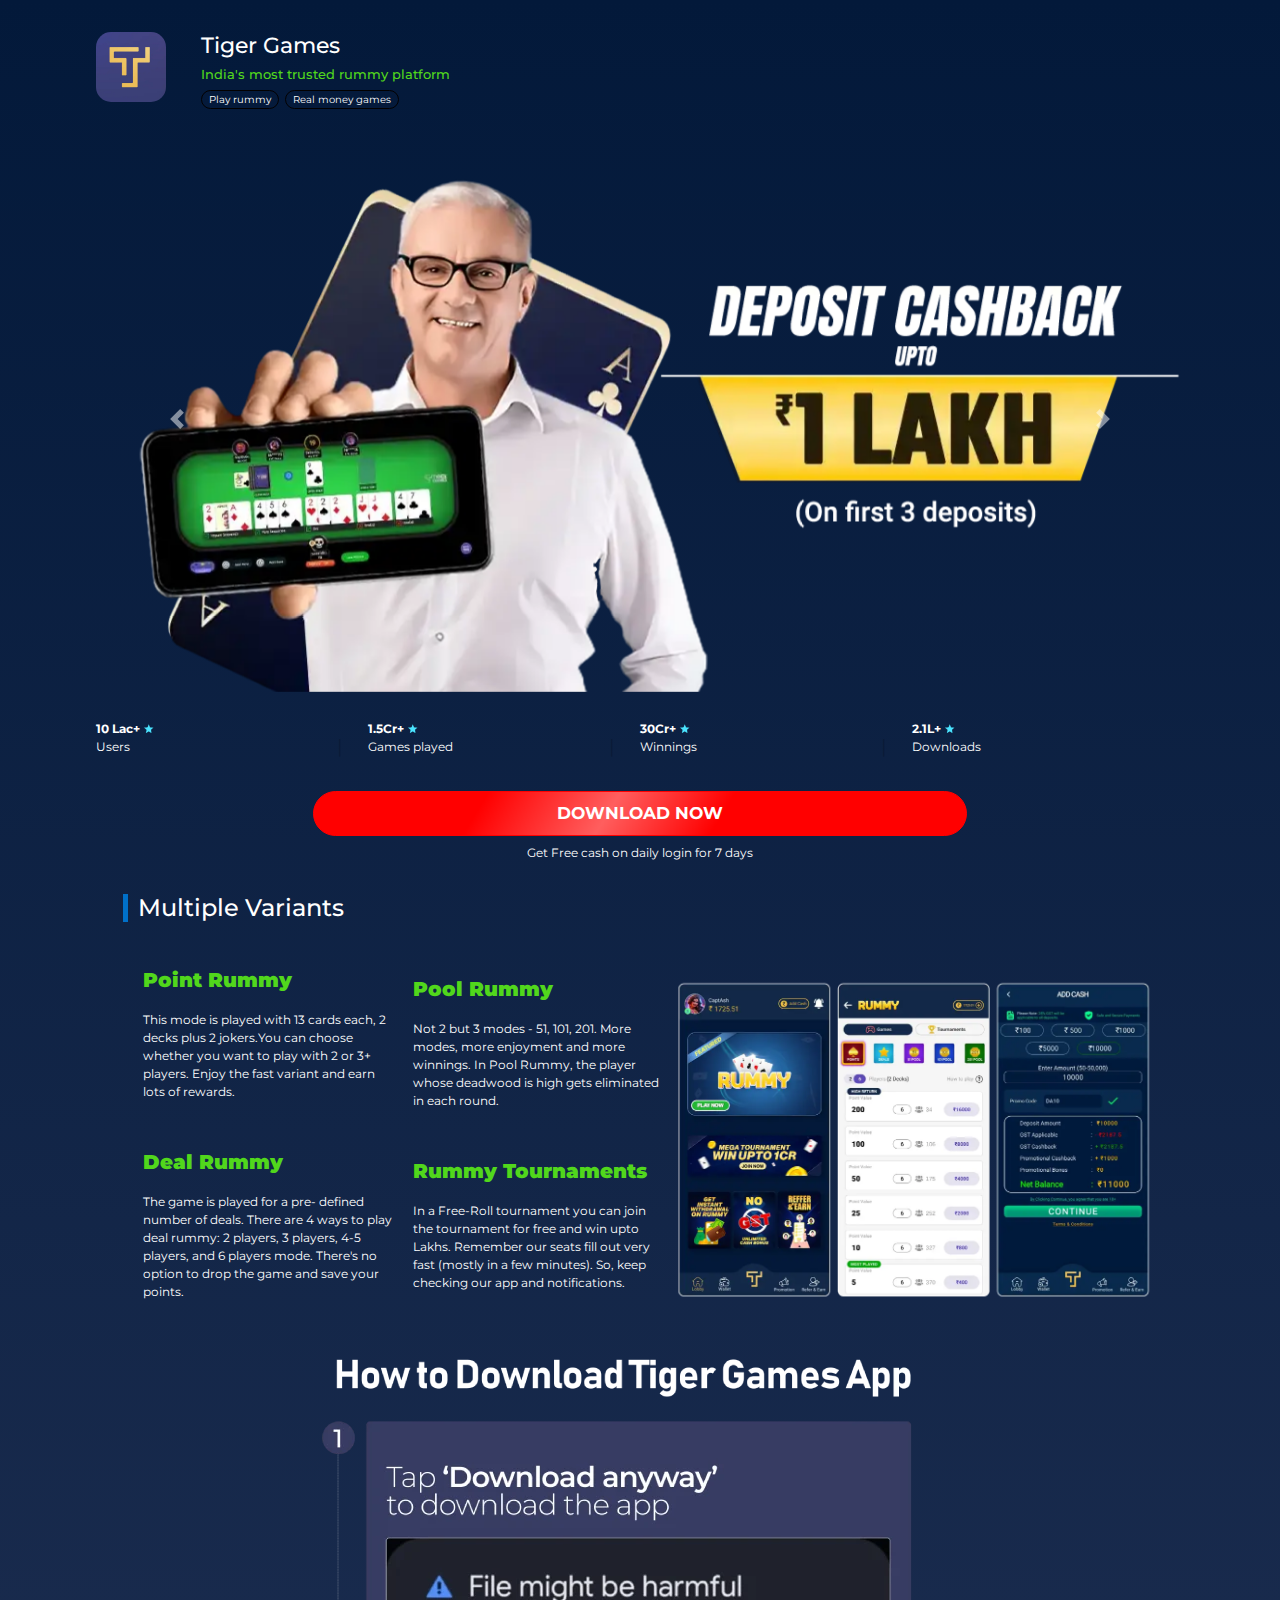
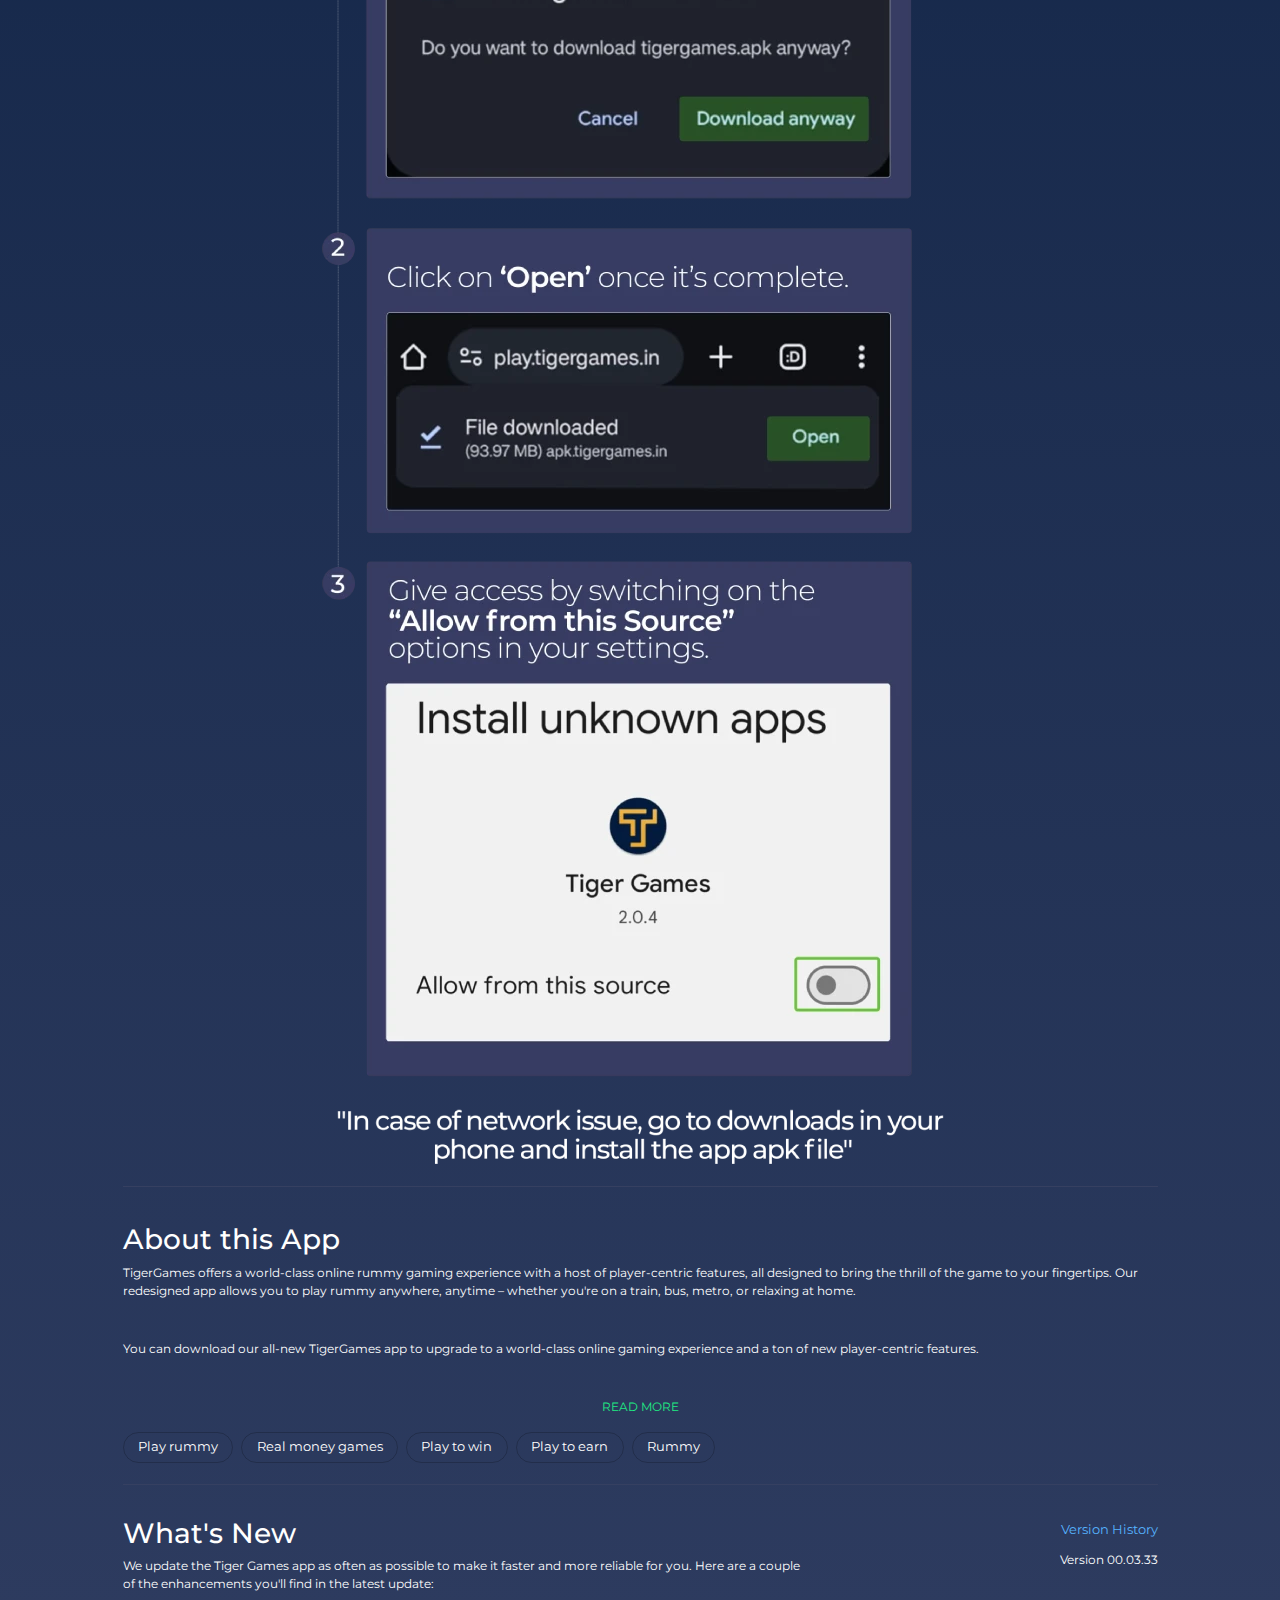
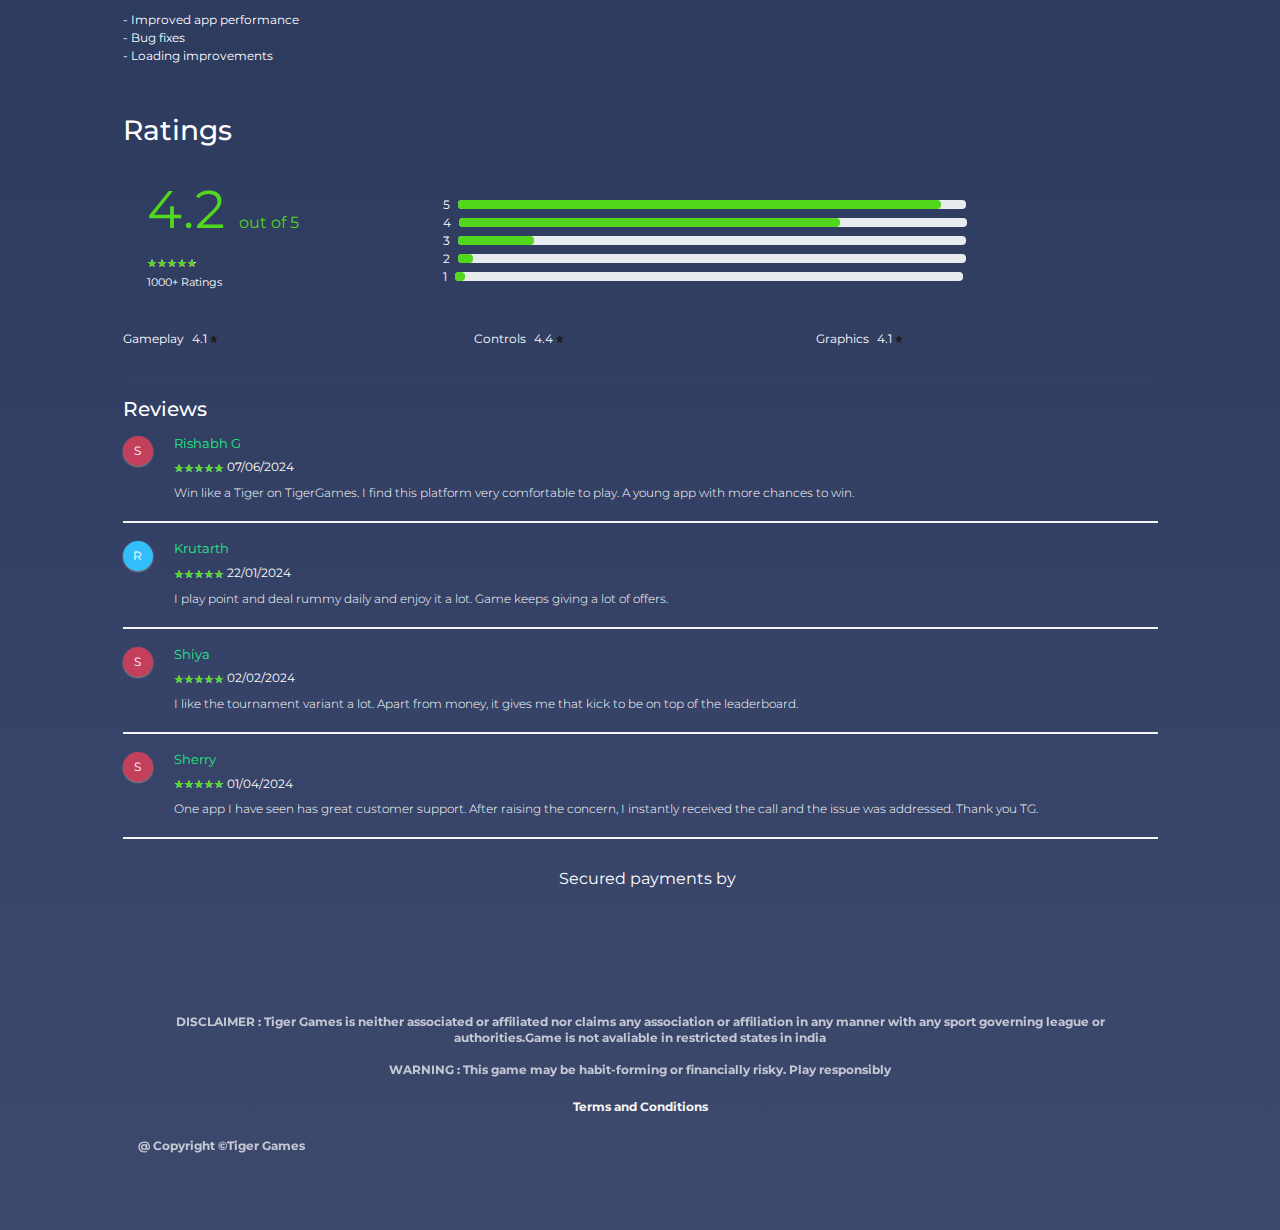
==== commit ca0e01a4: "Updated text below download button and css for download button" ====
--- a/index.html
+++ b/index.html
@@ -78,9 +78,9 @@
 })(window,document,'script','dataLayer','GTM-N9PMX2QW');</script>
 <!-- End Google Tag Manager -->
   <style>
-    .ballebaazi_play .footer_button{text-align:center;padding:5px 10px;margin:15px auto;margin-bottom:0;cursor:pointer;font-size:.75rem;background-color:#288354;border:1px solid #39875f;border-radius:4px;color:#fff;width:100%;height:35px;font-weight:700;text-transform:uppercase;line-height:23px}.container{width:100%;padding-right:27px;padding-left:27px;margin-right:auto;margin-left:auto}.ballebaazi_play .header{margin-top:0}.slider_area .slick-list{height:637px}.modal-header{display:block}@media (min-width:1200px){.container{max-width:1143px}}
+   .ballebaazi_play .footer_button{text-align:center;padding:10px 10px;margin:15px auto;margin-bottom:0;cursor:pointer;font-size:17px;background-color:#ff0000;border:1px solid #ff0000;border-radius:35px;color:#fff;width:60%;height:45px;font-weight:700;text-transform:uppercase;line-height:23px}.container{width:100%;padding-right:27px;padding-left:27px;margin-right:auto;margin-left:auto}.ballebaazi_play .header{margin-top:0}.slider_area .slick-list{height:637px}.modal-header{display:block}@media (min-width:1200px){.container{max-width:1143px}}
     .play_actives {display: grid;align-items: center;justify-content: center;grid-template-columns: 25% 25% 25% 25%;}
-    @media(max-width:596px){.play_actives{grid-template-columns: 50% 50%;text-align: center;}}
+    @media(max-width:596px){.play_actives{grid-template-columns: 50% 50%;text-align: center;}.ballebaazi_play .footer_button{width:100%;}.ballebaazi_play .about_area p{display: block;}}
     .up-img{width: 100%;height: 25px;}.ratingStar-small{filter: invert(1) grayscale(1) brightness(0.5);}
       
    </style>
@@ -171,6 +171,7 @@
       onClick="downloadApp('header');">
 DOWNLOAD NOW
     </div>
+      <p class="text-center text-white mt-2">Get Free cash on daily login for 7 days    </p>
     <!-- The Modal -->
     <div id="myModal1" class="modal" tabindex="-1" role="dialog" style="display:none">
       <!-- Modal content -->
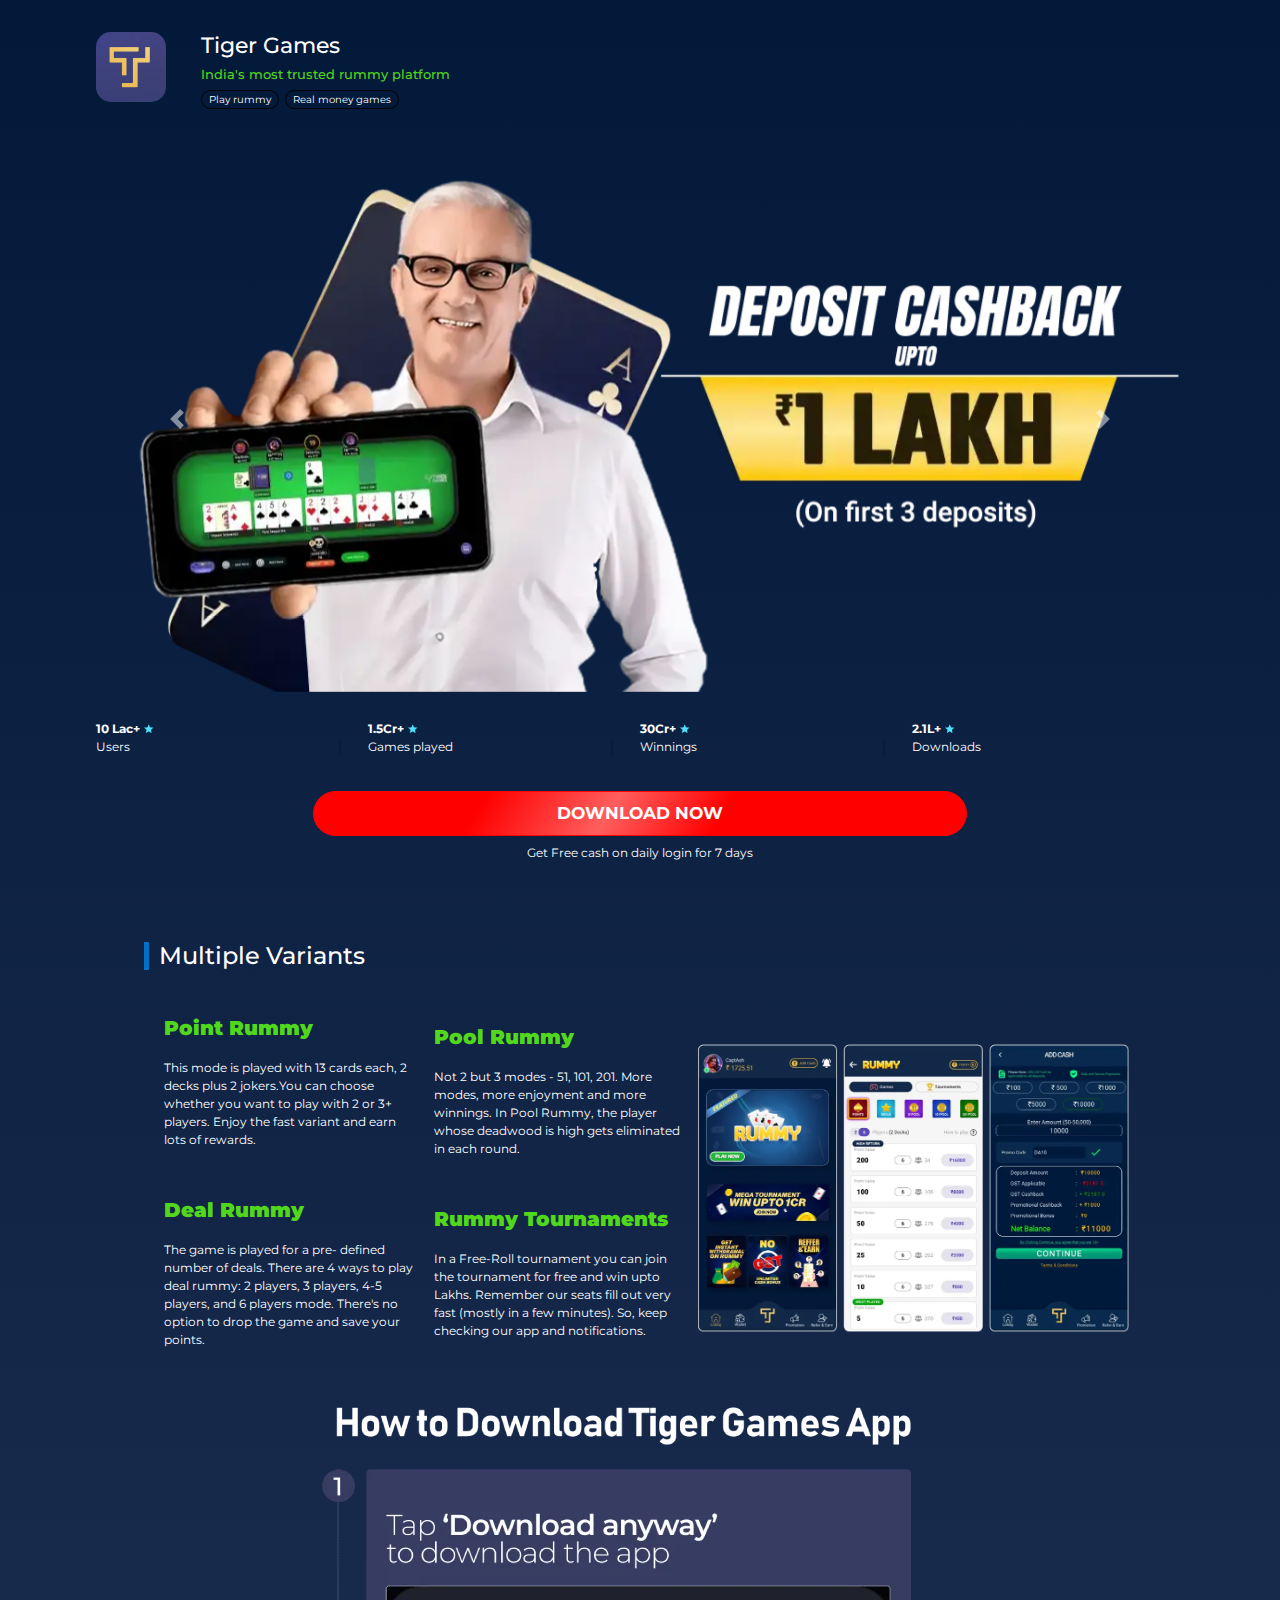
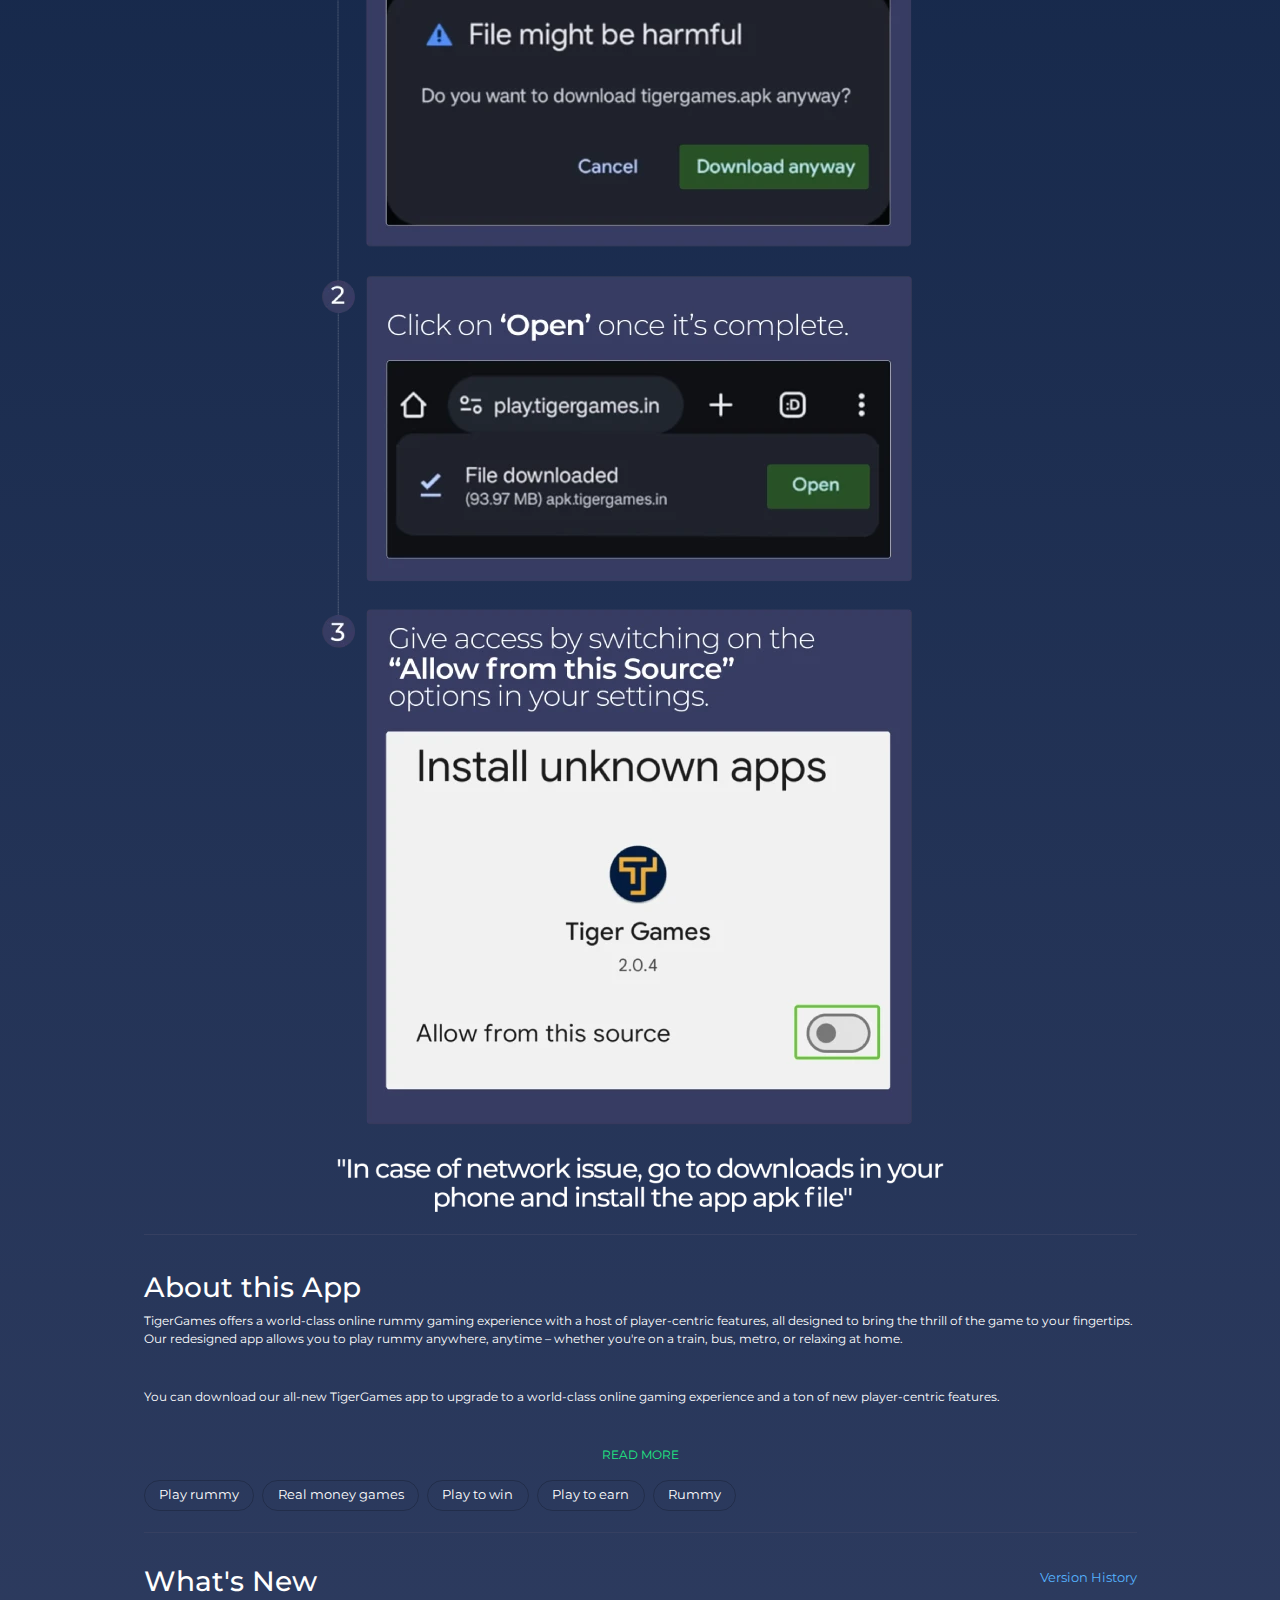
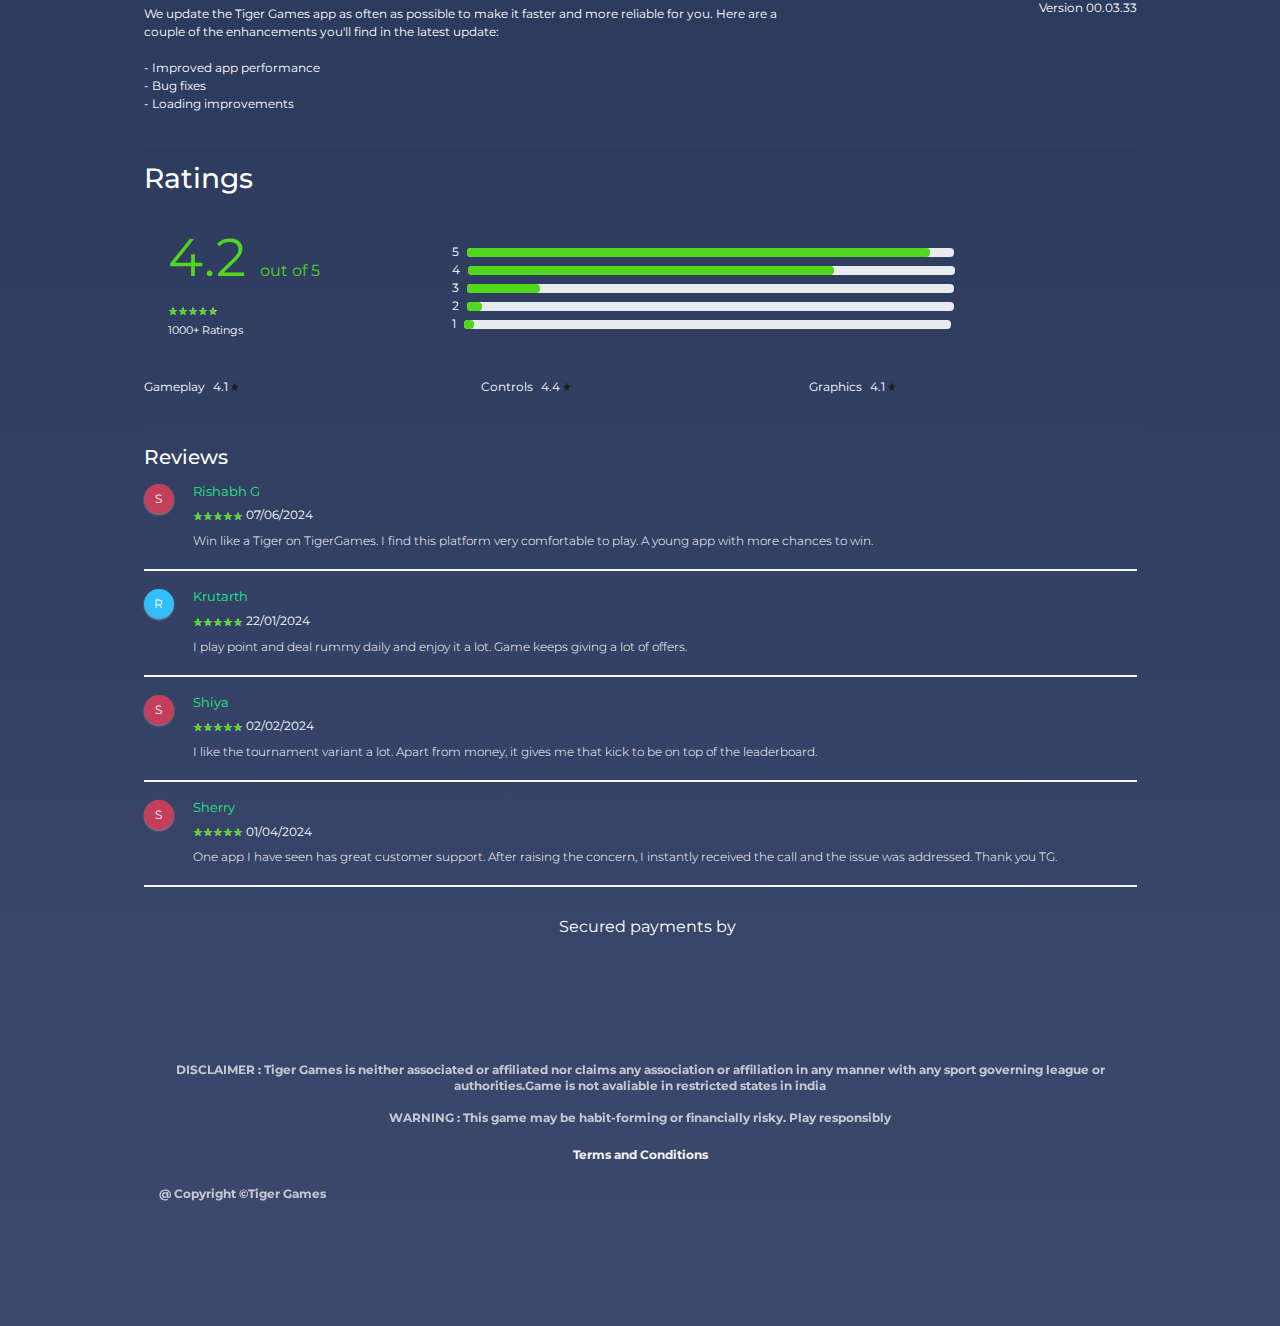
==== commit 6224eba1: "Updated padding spaces in about area" ====
--- a/index.html
+++ b/index.html
@@ -191,7 +191,7 @@
       </div>
    
   </div>
-  <div class="container">
+  <div class="container  p-md-5 p-0">
     
       <div>
       
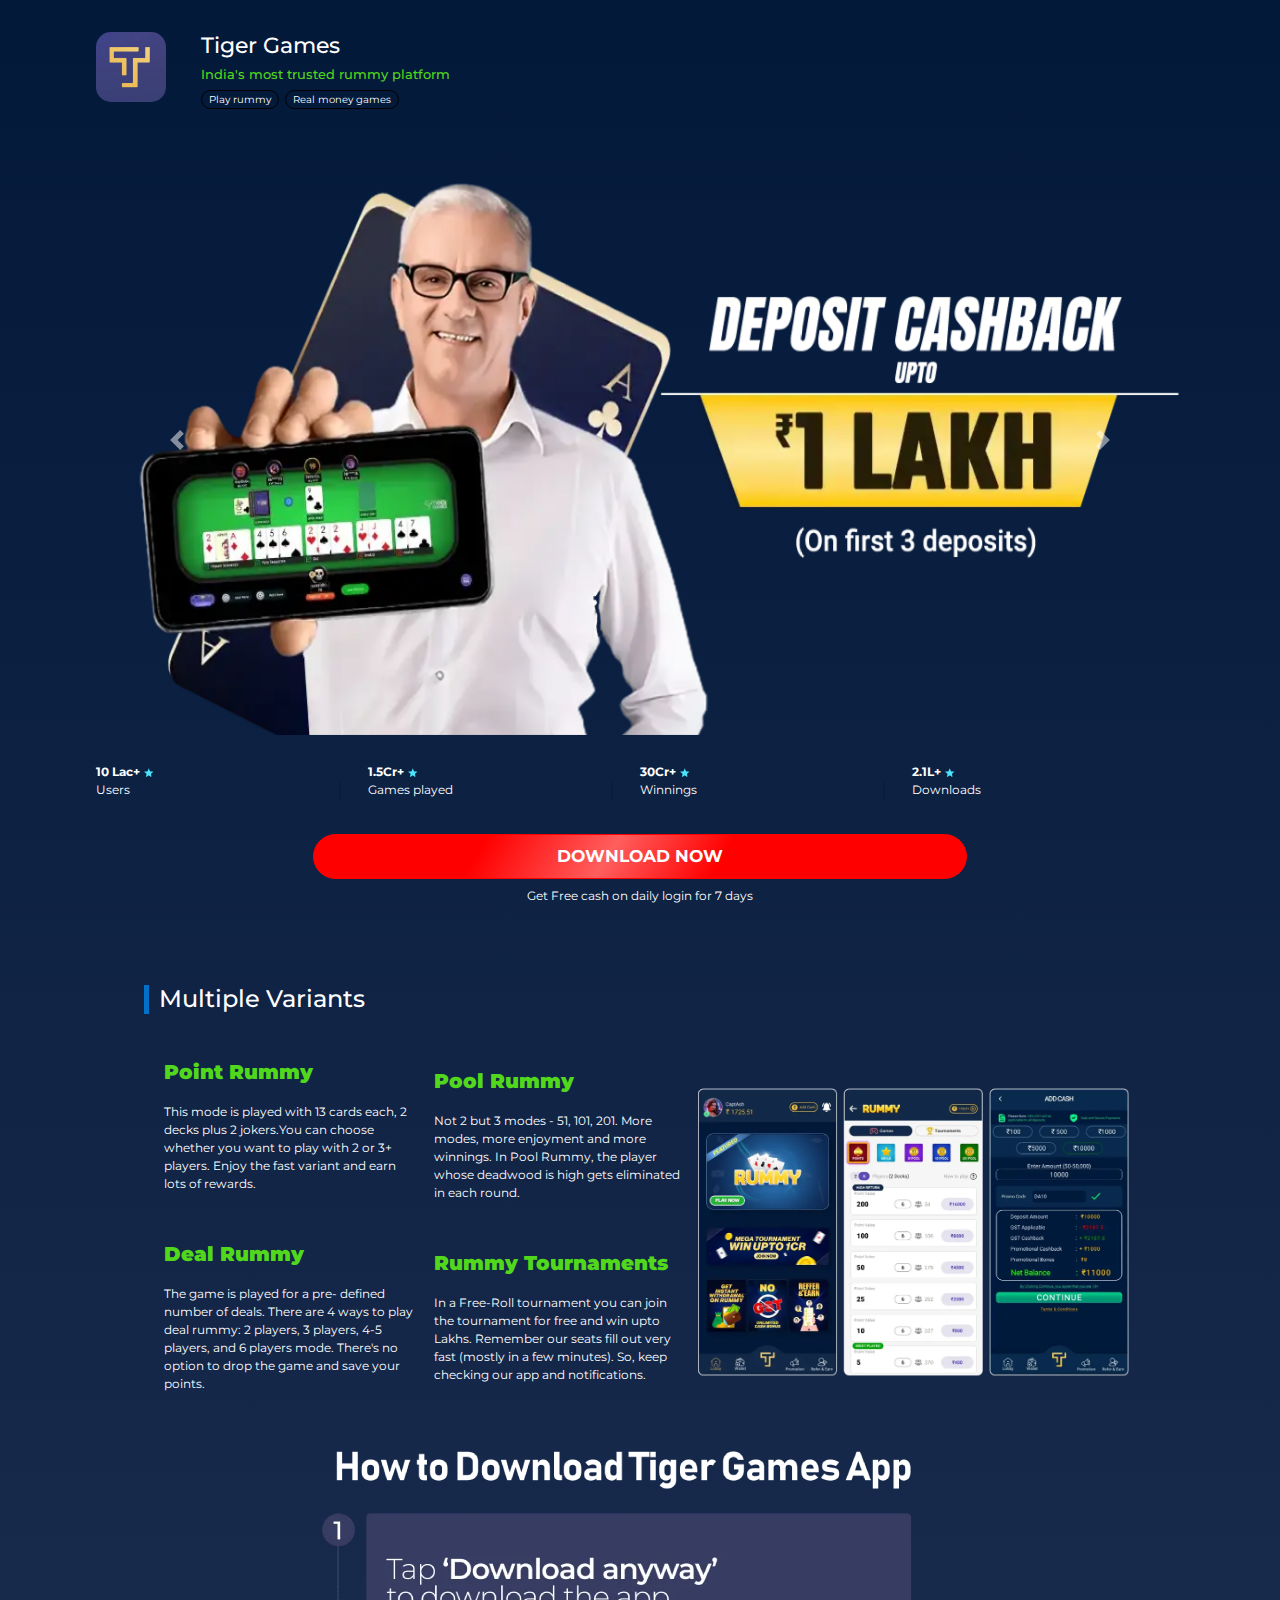
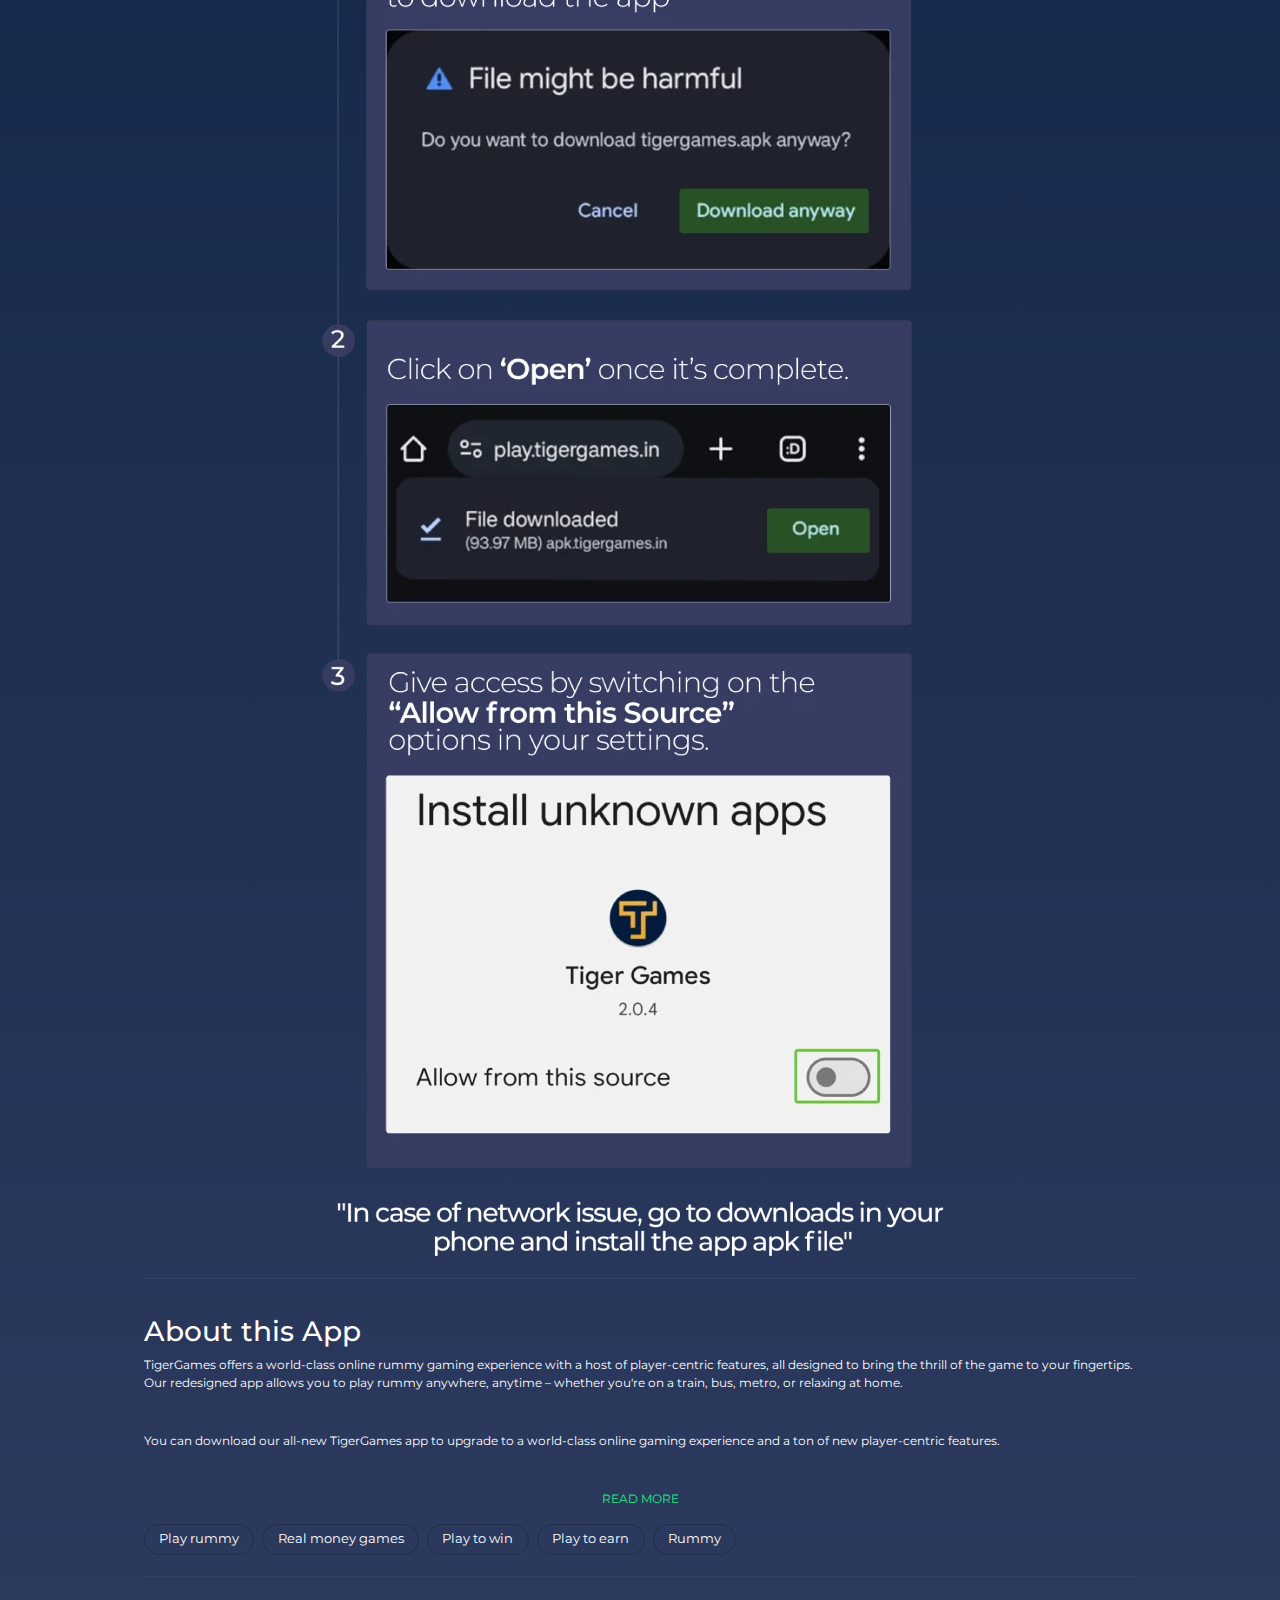
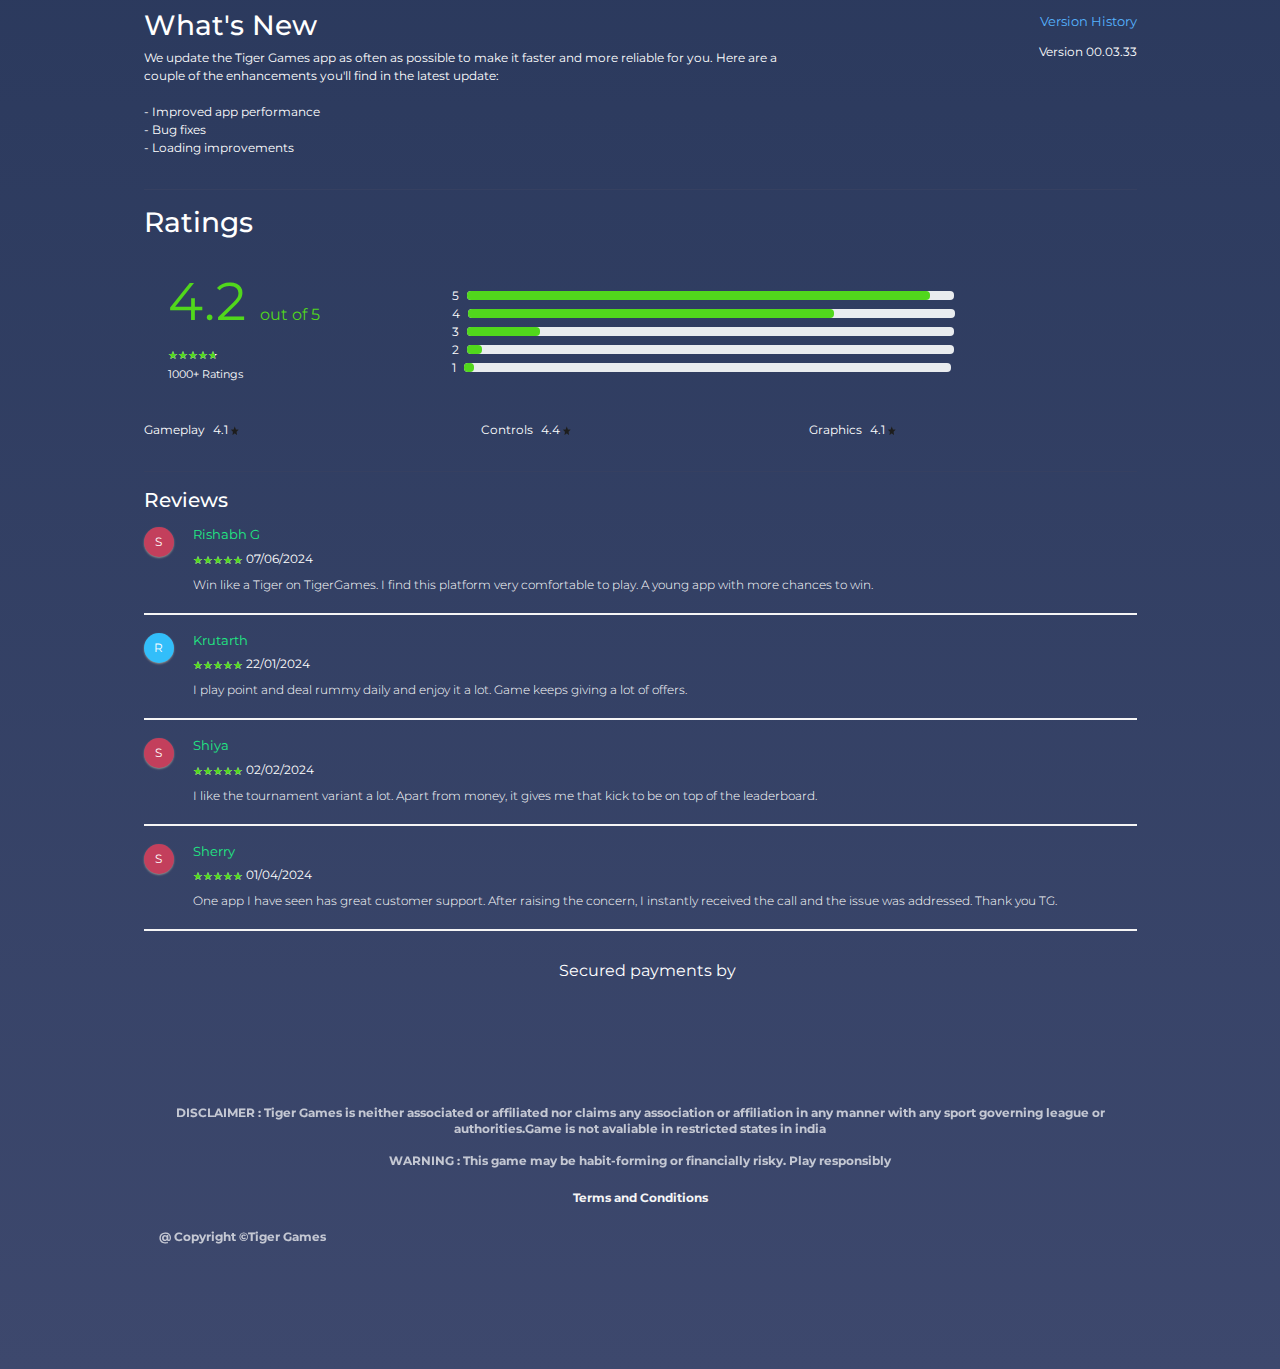
==== commit 1b77eaca: "Updated lazyload, width and height for banner images" ====
--- a/index.html
+++ b/index.html
@@ -118,13 +118,13 @@
       <div id="carouselExampleControls" class="carousel slide" data-ride="carousel">
         <div class="carousel-inner">
           <div class="carousel-item active">
-            <img class="d-block w-100" src="banner-01.webp" alt="First slide">
+            <img class="d-block w-100" src="banner-01.webp" alt="First slide" loading="lazy" width="1176" height="590">
           </div>
           <div class="carousel-item">
-            <img class="d-block w-100" src="banner-02.webp" alt="Second slide">
+            <img class="d-block w-100" src="banner-02.webp" alt="Second slide" loading="lazy" width="1176" height="590">
           </div>
           <div class="carousel-item">
-            <img class="d-block w-100" src="banner-03.webp" alt="Third slide">
+            <img class="d-block w-100" src="banner-03.webp" alt="Third slide" loading="lazy" width="1176" height="590">
           </div>
         </div>
         <a class="carousel-control-prev" href="#carouselExampleControls" role="button" data-slide="prev">
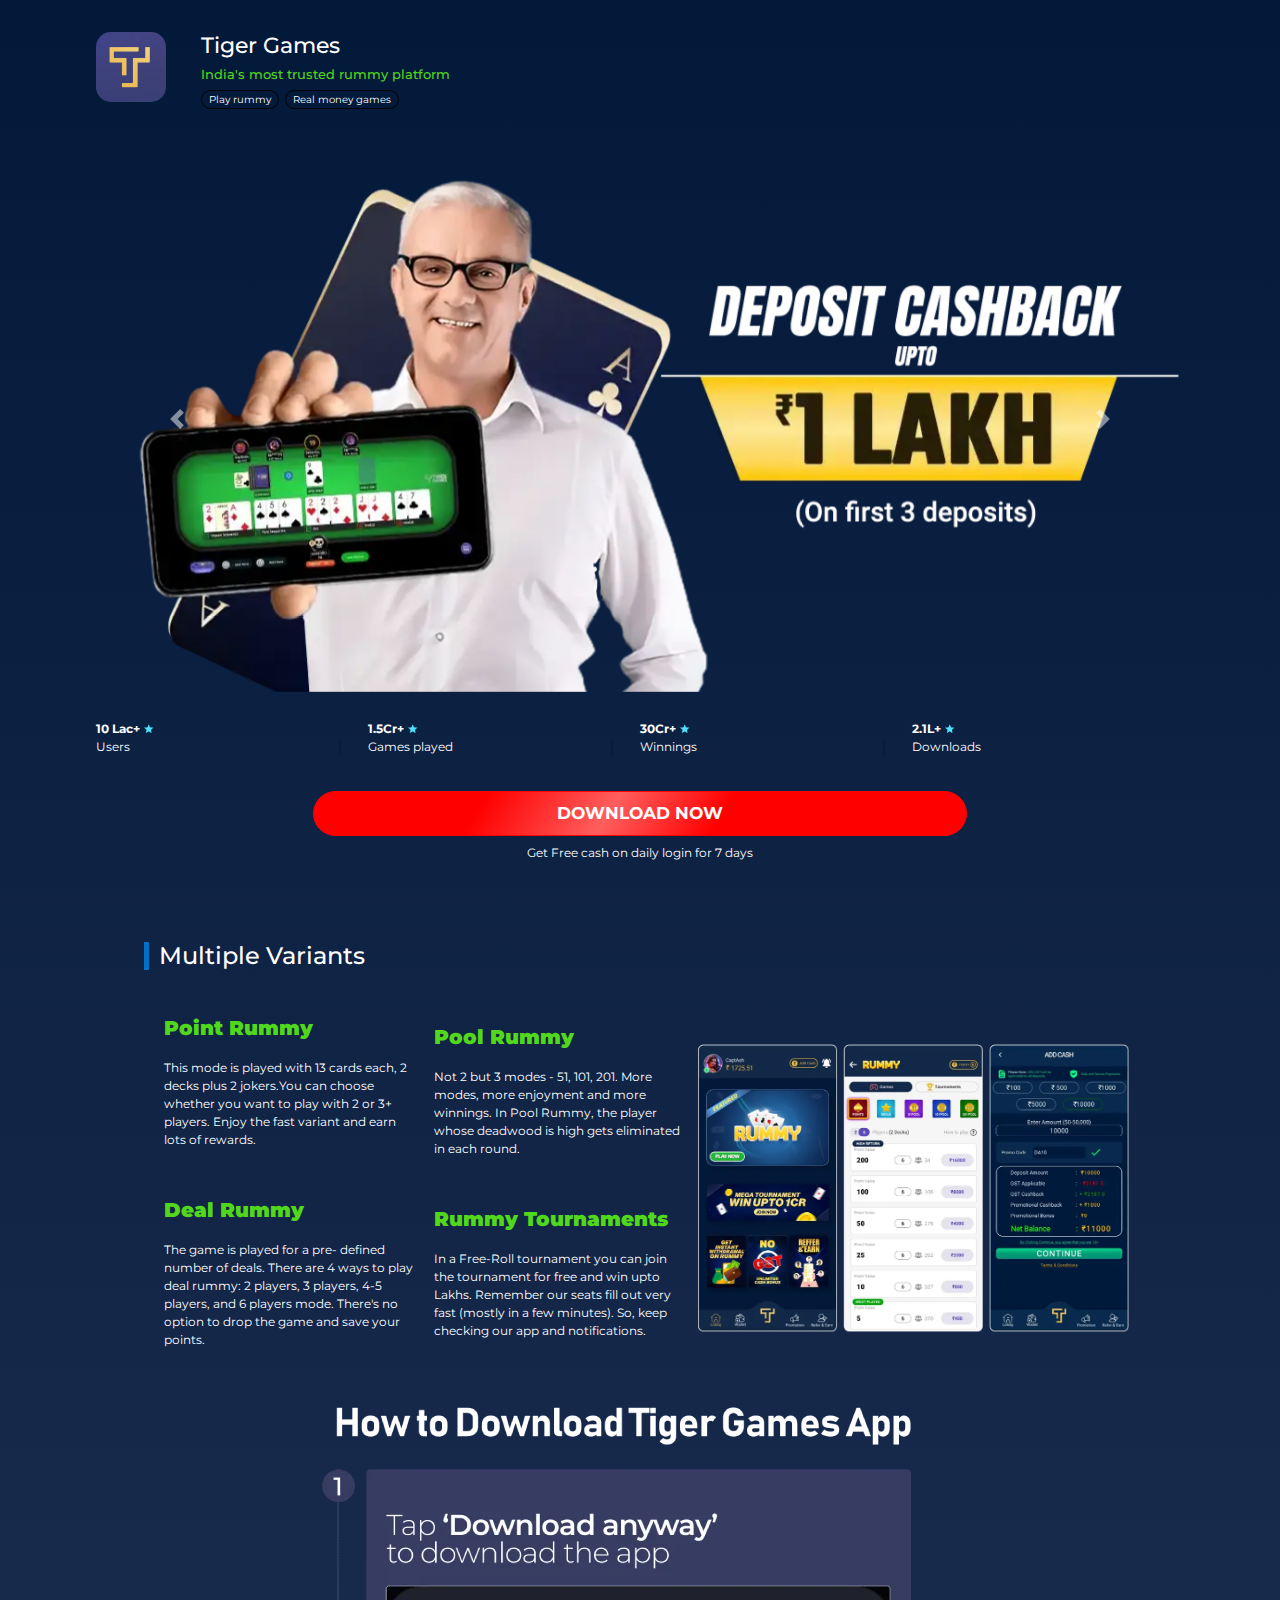
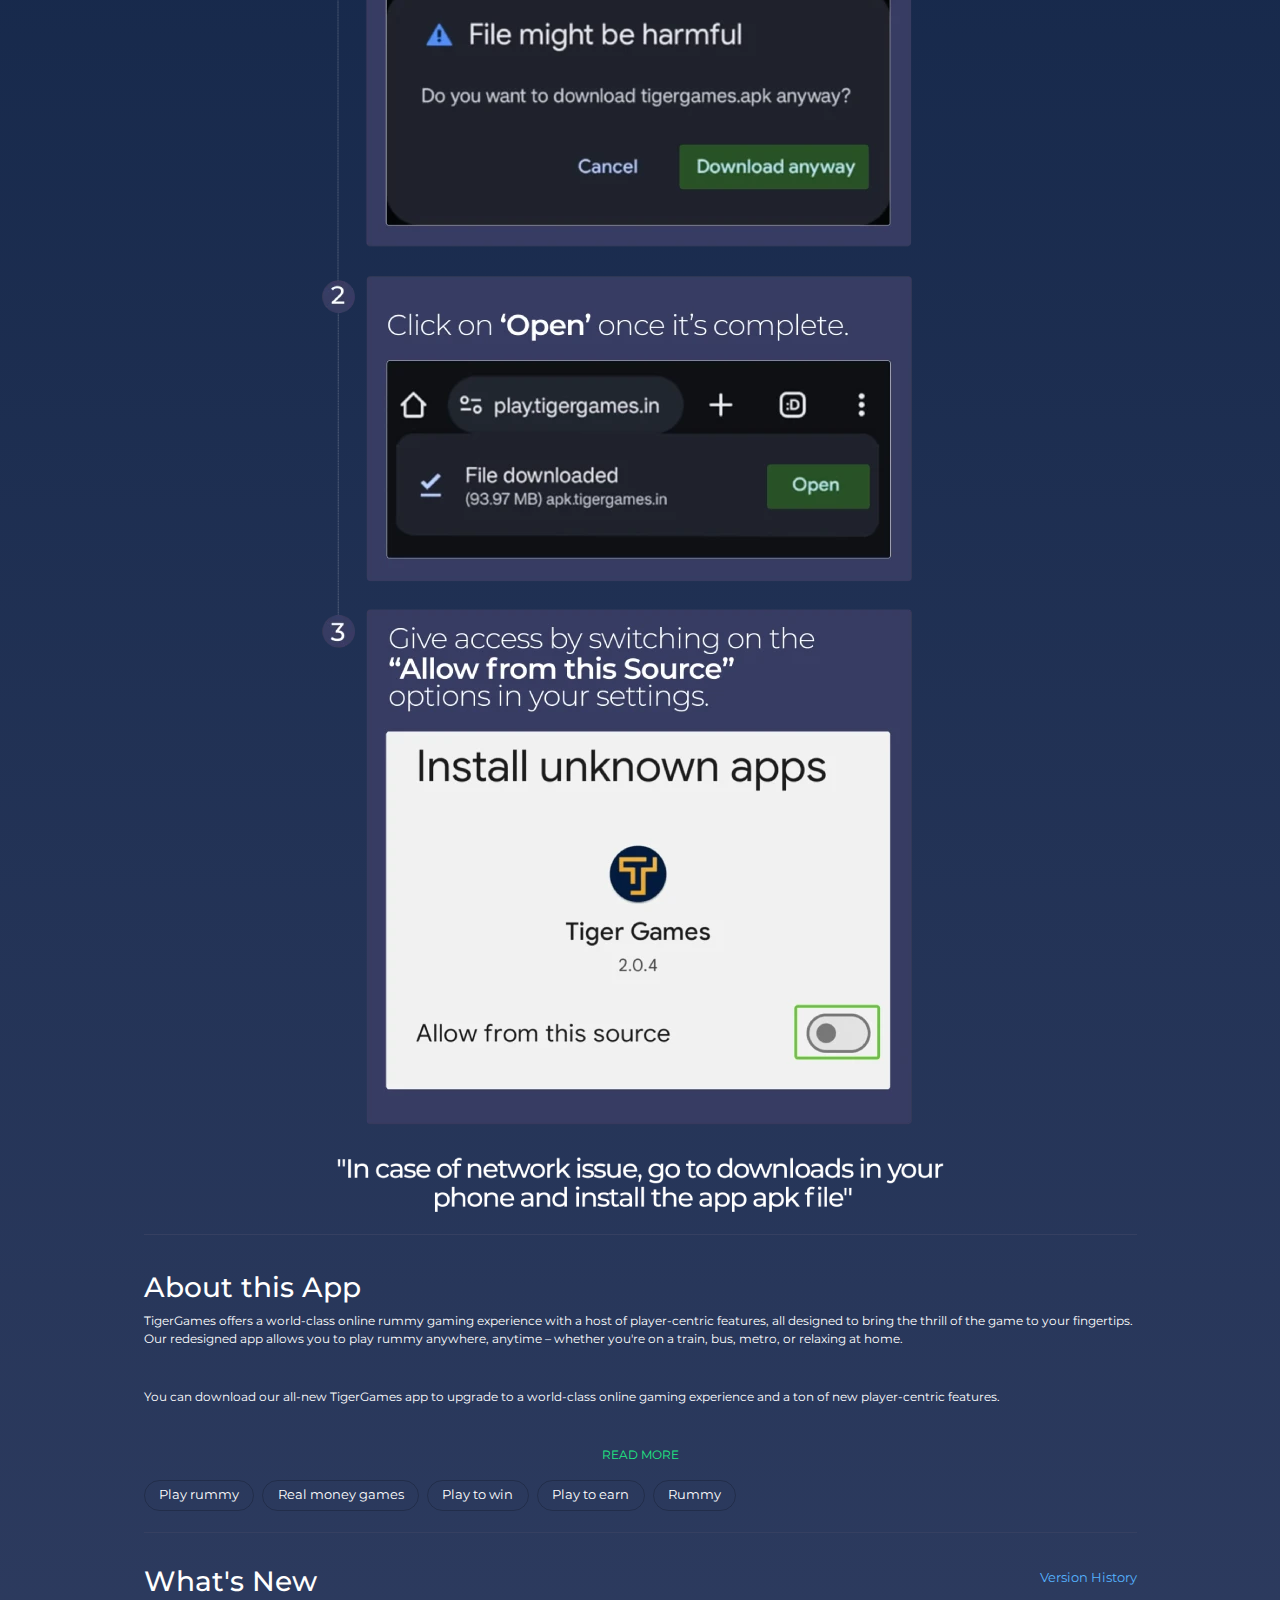
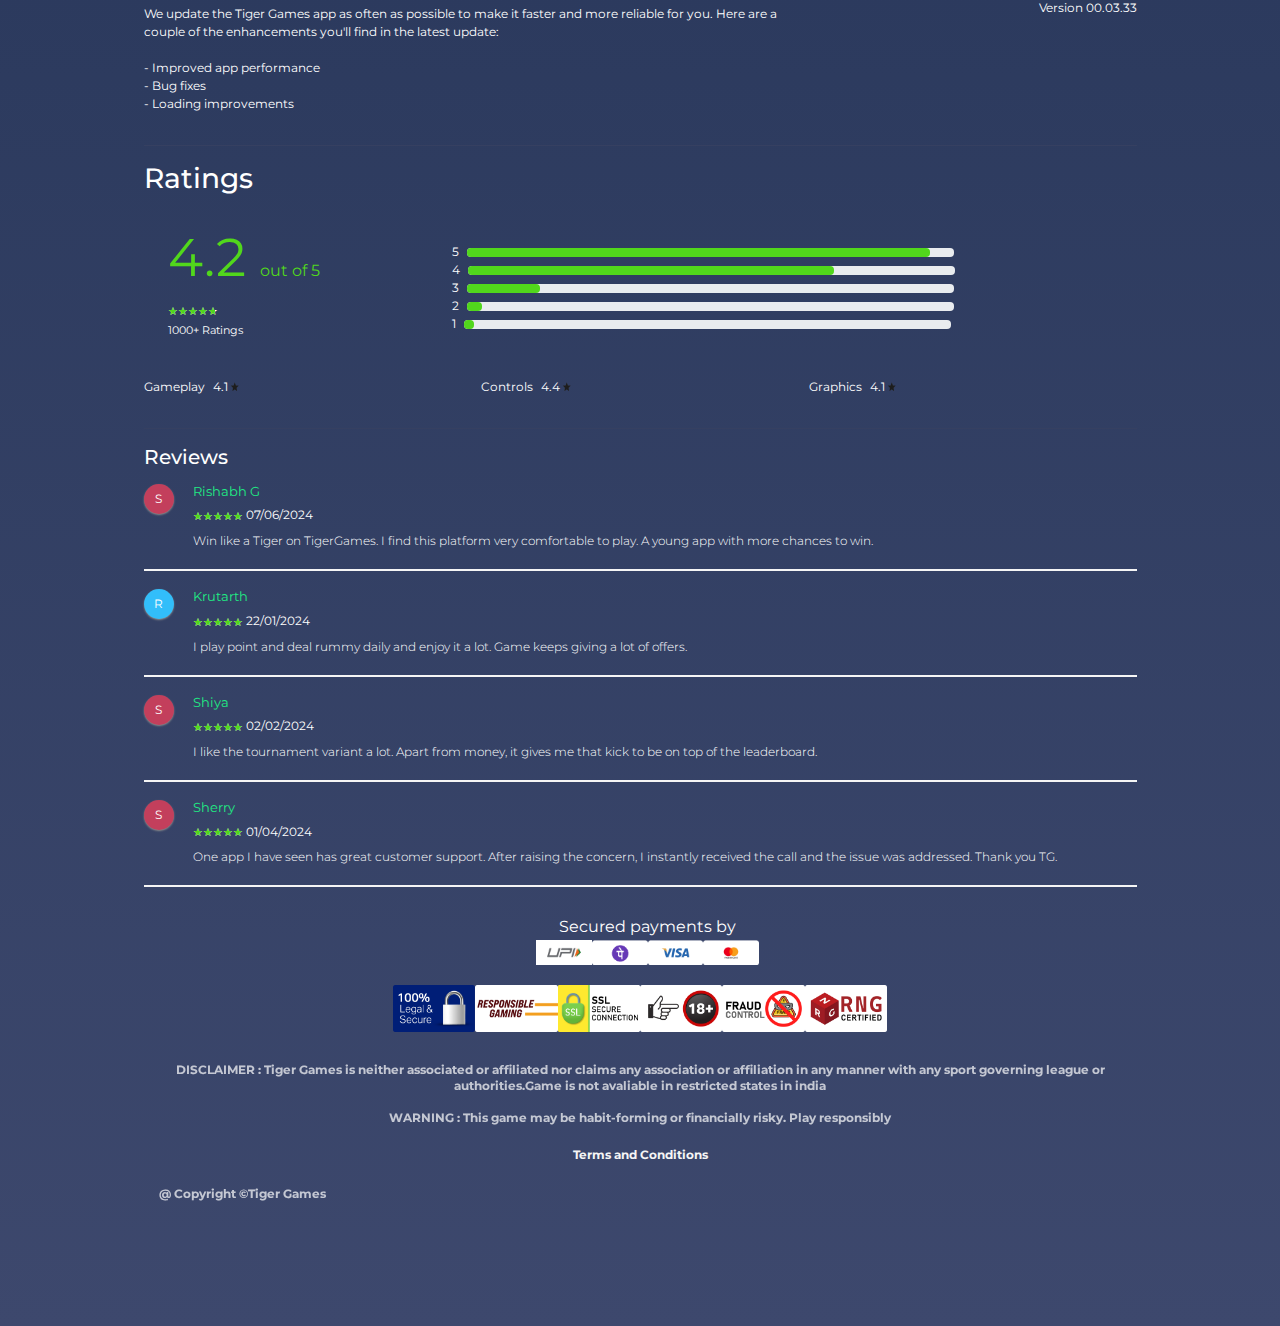
==== commit e5b77a01: "updated auto height for banner" ====
--- a/index.html
+++ b/index.html
@@ -4,11 +4,6 @@
     <link rel="preconnect" href="https://fonts.googleapis.com">
     <link rel="preconnect" href="https://fonts.gstatic.com" crossorigin>
     <link href="https://fonts.googleapis.com/css2?family=Montserrat:ital,wght@0,100..900;1,100..900&family=Roboto:ital,wght@0,100;0,300;0,400;0,500;0,700;0,900;1,100;1,300;1,400;1,500;1,700;1,900&display=swap" rel="stylesheet">
-    <link rel="preload" fetchpriority="high" as="image" href="banner-01.webp">
-    <link rel="preload" fetchpriority="high" as="image" href="banner-02.webp">
-    <link rel="preload" fetchpriority="high" as="image" href="banner-03.webp">
-    <link rel="preload" fetchpriority="high" as="image" href="games-screen.webp">
-    <link rel="preload" fetchpriority="high" as="image" href="How-to-install-tiger.webp">
   <!--====== Required meta tags ======-->
   <meta charset="utf-8" />
   <meta http-equiv="x-ua-compatible" content="ie=edge" />
@@ -118,13 +113,13 @@
       <div id="carouselExampleControls" class="carousel slide" data-ride="carousel">
         <div class="carousel-inner">
           <div class="carousel-item active">
-            <img class="d-block w-100" src="banner-01.webp" alt="First slide" loading="lazy" width="1176" height="590">
+            <img class="d-block w-100 h-auto" src="banner-01.webp" alt="First slide" loading="lazy" width="1176" height="590">
           </div>
           <div class="carousel-item">
-            <img class="d-block w-100" src="banner-02.webp" alt="Second slide" loading="lazy" width="1176" height="590">
+            <img class="d-block w-100 h-auto" src="banner-02.webp" alt="Second slide" loading="lazy" width="1176" height="590">
           </div>
           <div class="carousel-item">
-            <img class="d-block w-100" src="banner-03.webp" alt="Third slide" loading="lazy" width="1176" height="590">
+            <img class="d-block w-100 h-auto" src="banner-03.webp" alt="Third slide" loading="lazy" width="1176" height="590">
           </div>
         </div>
         <a class="carousel-control-prev" href="#carouselExampleControls" role="button" data-slide="prev">
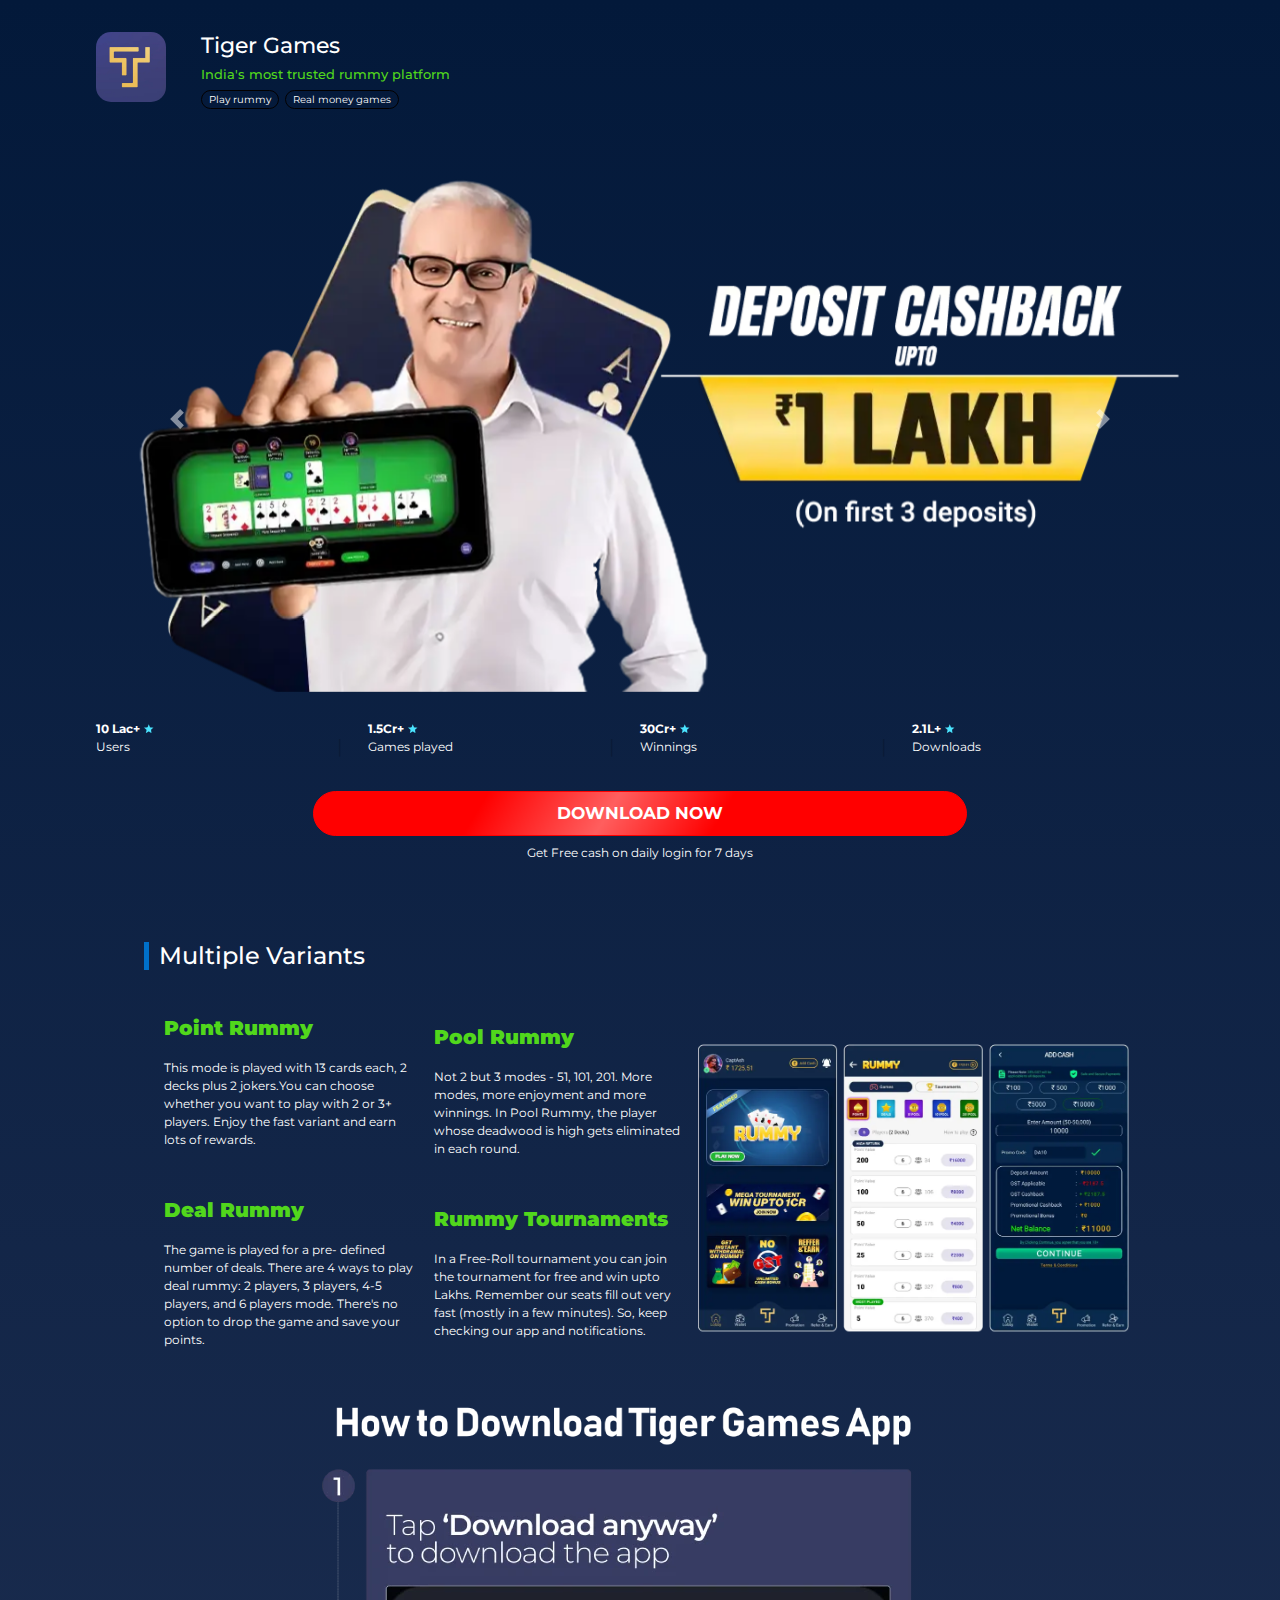
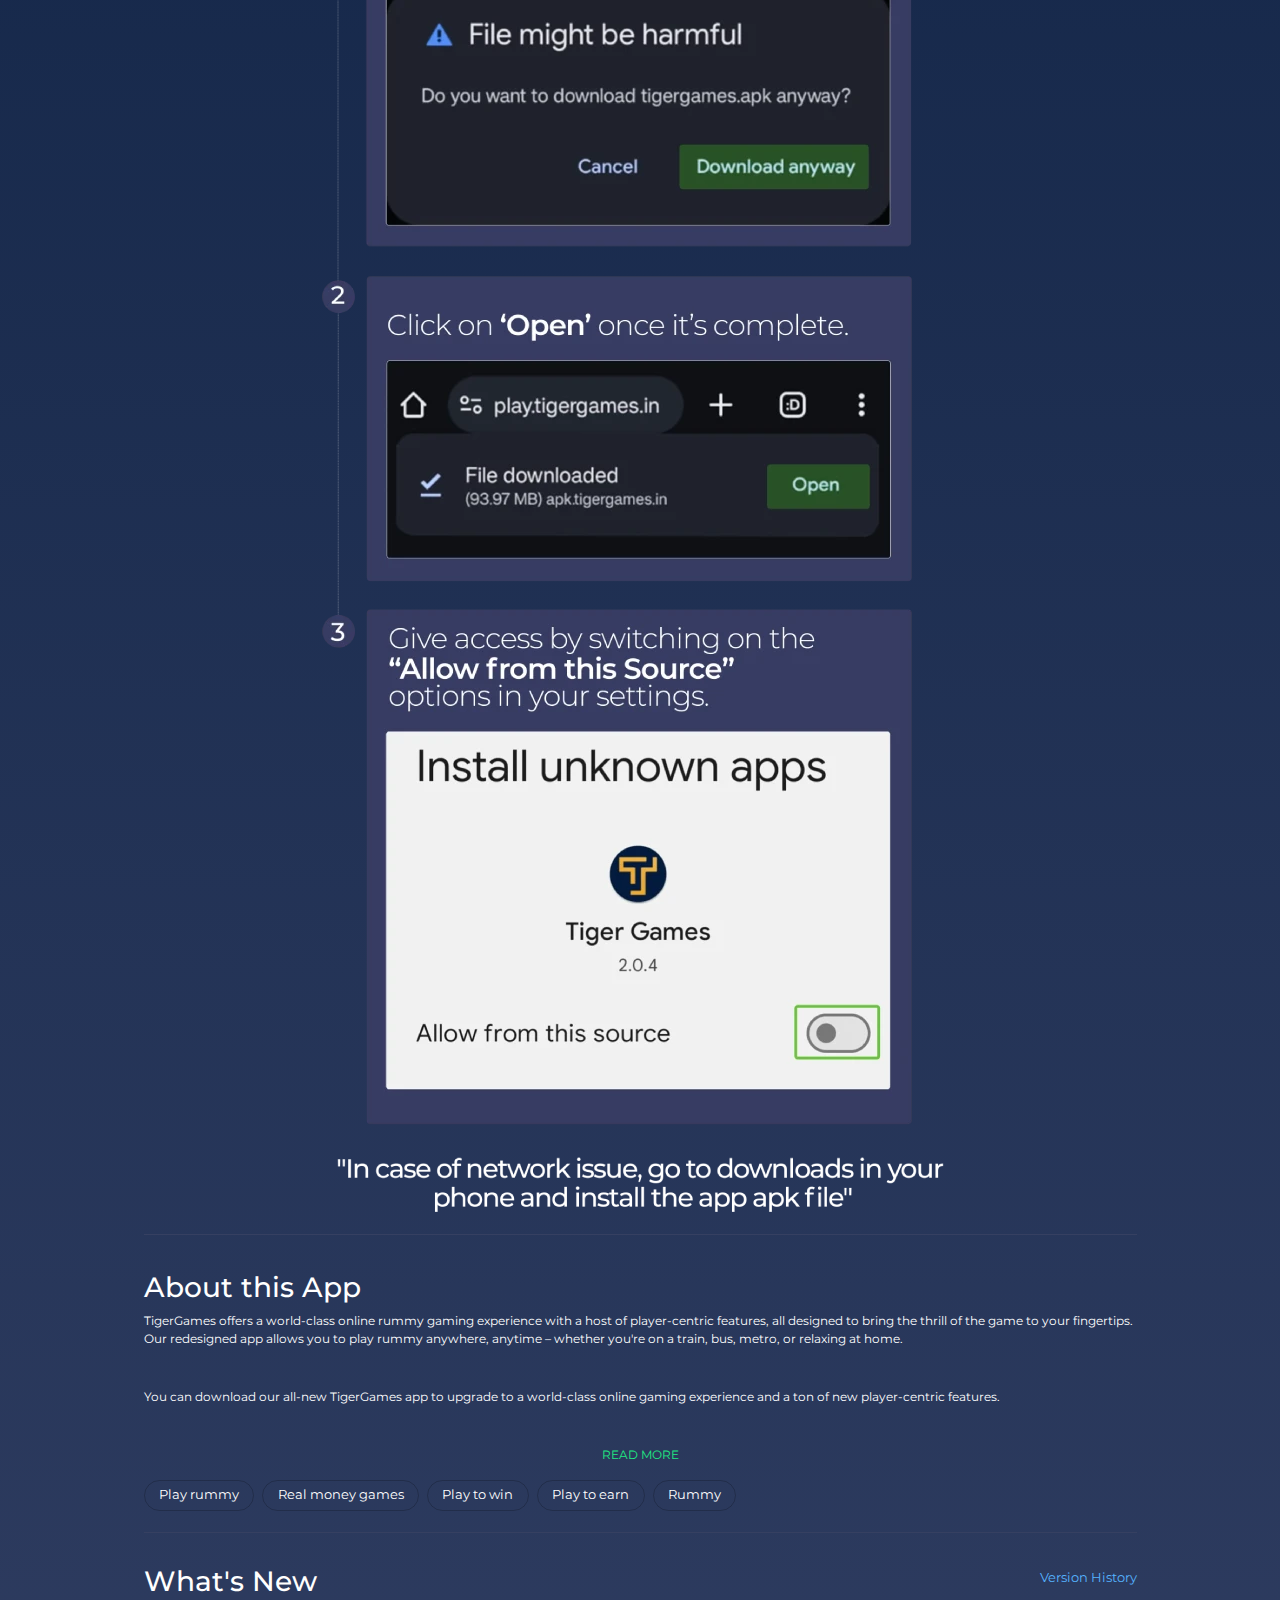
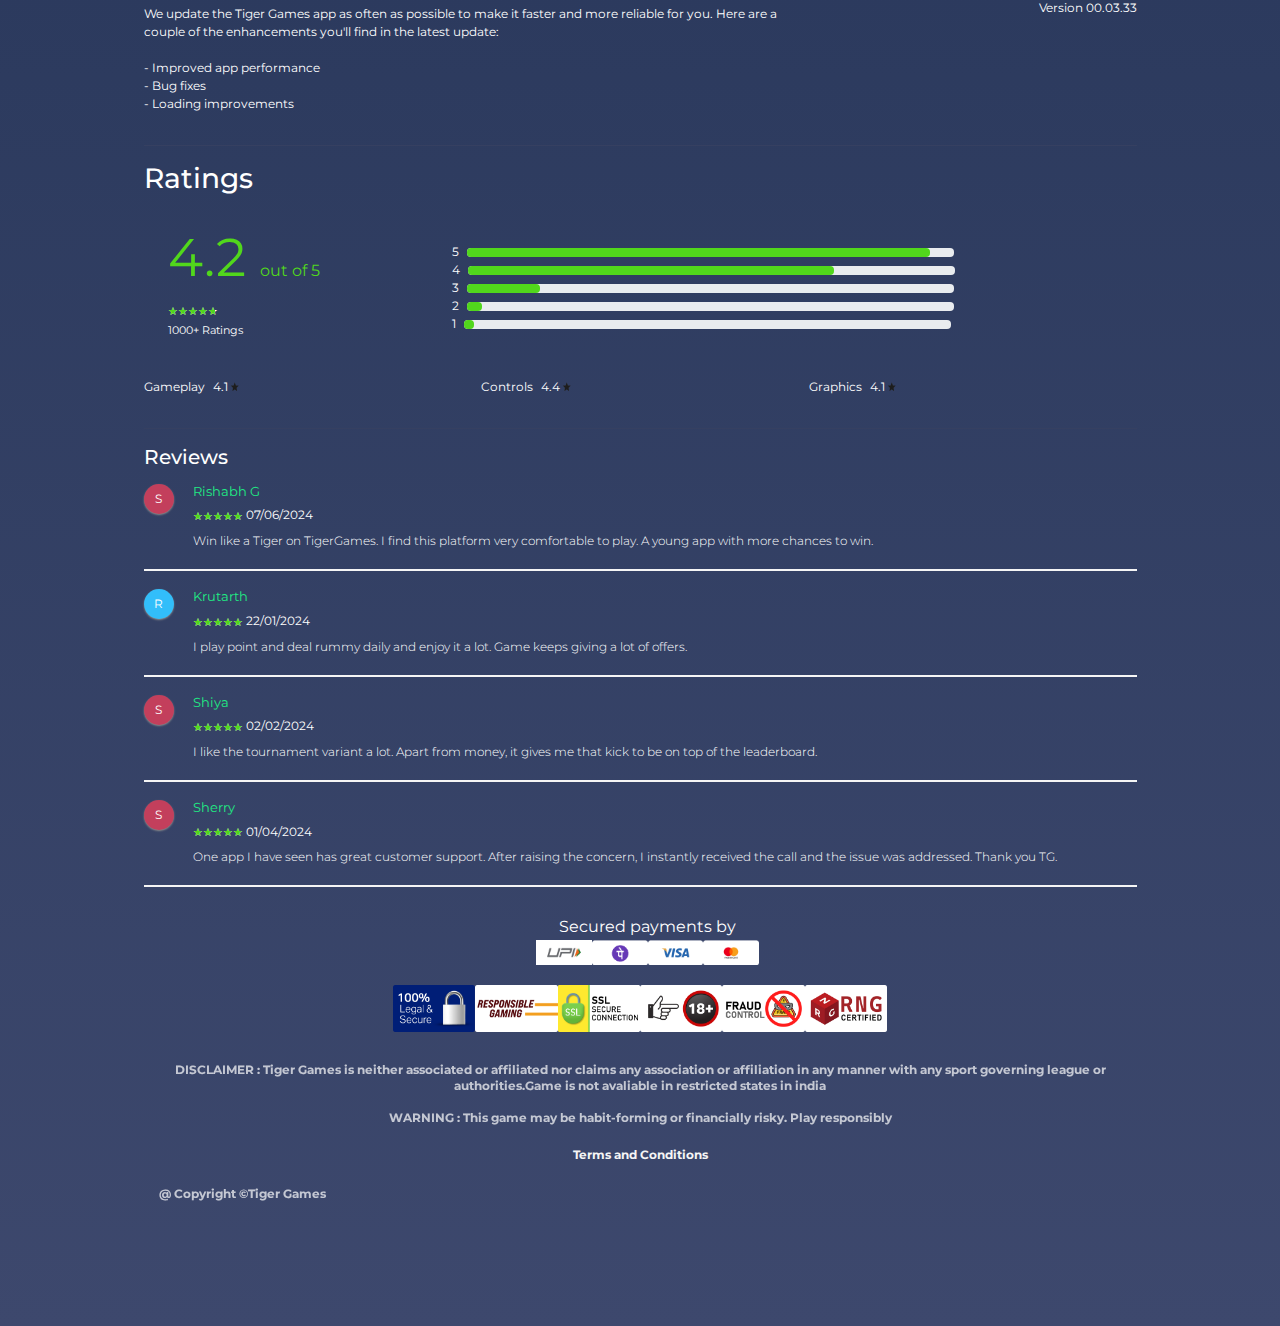
==== commit 934ff527: "added text render for optimization" ====
--- a/index.html
+++ b/index.html
@@ -16,7 +16,7 @@
   <!--====== Favicon Icon ======-->
   <link rel="shortcut icon" href="tiger-logo.webp" type="image/png" />
   <style>
-  *{font-family:Gotham Rounded,sans-serif}body{font-weight:400;line-height:1.5 !important;background:linear-gradient(#03193A, #3d486d) !important}*{margin:0;padding:0;font-family:Montserrat,sans-serif;-webkit-box-sizing:border-box;-moz-box-sizing:border-box;box-sizing:border-box}img{max-width:100%}a:focus,button:focus,input:focus,textarea:focus{text-decoration:none;outline:0}a:focus,a:hover{text-decoration:none}i,span{display:inline-block}h1,h2,h3,h4,h5,h6{font-weight:500;color:#fff}h1{font-size:48px}h2{font-size:36px}h3{font-size:18px}h4{font-size:22px}h5{font-size:18px}h6{font-size:16px}ol,ul{margin:0;padding:0;list-style-type:none}:focus{outline:0}p{font-size:.75rem!important;font-weight:400;color:#fff;margin:0}.ballebaazi_play .imageSection{display:flex;flex-direction:column;padding-bottom:0!important}.ballebaazi_play .header{display:flex;margin-bottom:20px}.ballebaazi_play .header .head_l{margin-right:35px}.ballebaazi_play .header .head_r .developer{margin-bottom:6px;color:#fff;font-size:.815rem!important}.ballebaazi_play .header .head_r h2{font-size:1.4rem!important}.ballebaazi_play .header .head_r p{font-size:20px}.ballebaazi_play .header .head_r h3{margin-bottom:6px;color:#51d71c;font-size:.815rem!important}.ballebaazi_play .play_header{margin-top:0}.ballebaazi_play .play_step:before{content:"|";position:absolute;left:88.66%;color:rgba(0,0,0,.2);font-size:1.2rem;top:50%;transform:translateY(-50%)}.slider_area{margin-top:18px}.ballebaazi_play .play_step:last-child:before{content:""}.ballebaazi_play .footer_button a{background:#39875f;border-radius:5px;color:#fff;display:block;text-align:center;padding:5px 10px;margin:15px auto}.termscondition{color:#f5f5f5;font-size:12px;font-weight:700;padding-top:4px}.ballebaazi_play .footer_button a:hover{background:#39875f}.ballebaazi_play .footer_button a span{padding-right:10px}.ballebaazi_play .play_step p{font-size:.75rem!important;margin-top:-5px;line-height:27px}.ballebaazi_play .btn_bord{margin-top:10px}.ballebaazi_play .btn_bord span{border:1px solid rgba(0,0,0,.2);border-radius:20px;padding:.9rem;margin-right:5px;margin-bottom:5px;font-size:.8rem;height:2em;line-height:0}.ballebaazi_play .btn_bord span:last-child{margin-right:0}.ballebaazi_play .slider_area img{width:100%}.ballebaazi_play .slider_area .slide_play{text-align:center;margin-right:12px}.ballebaazi_play .play_step:last-child{border-right:none}hr{margin:0;background:#3d486d;border-top:2px solid #f5f5f5}.ballebaazi_play .play_step span{font-size:.75rem!important;font-weight:700}.ballebaazi_play .about_area h3{margin-bottom:7px;margin-top:0}.ballebaazi_play .about_area{padding-top:1rem;margin-bottom:1rem;position:relative}.ballebaazi_play .about_area:before{width:18px;height:24px;position:absolute;content:"";right:0;background-size:100%;top:50px}.ballebaazi_play .about_area p{text-align:left}.ballebaazi_play .reviews_area .reviews_head{display:-webkit-box;display:-moz-box;display:-ms-flexbox;display:-webkit-flex;display:flex;flex-wrap:wrap;-webkit-justify-content:space-between;justify-content:space-between}.ballebaazi_play .reviews_area .reviews_head .reviews_l{width:60%}.ballebaazi_play .reviews_area .reviews_head .reviews_r{width:60%}.ballebaazi_play .rating_download_box{margin-top:1rem}.ballebaazi_play .rating_box{display:grid;grid-template-columns:1fr 1fr}.ballebaazi_play .rating_title{font-size:30px;font-weight:700;font-style:normal;font-stretch:normal;line-height:normal;letter-spacing:normal;color:#59acff}.ballebaazi_play .user_info p{margin-bottom:5px}.ballebaazi_play .rating_number{font-size:3.3rem!important;text-align:left}.ballebaazi_play .rating_image{width:88px;margin-bottom:5px}.ballebaazi_play .rating_graph_inner{width:190px;margin-top:55px}.ballebaazi_play .rating_number_box{text-align:left;font-size:.7rem!important}.ballebaazi_play .rating_number_box h3{text-align:left}.ballebaazi_play .download_box{text-align:right;padding-top:30px;position:relative}.ballebaazi_play .download_box:before{width:18px;height:24px;position:absolute;content:"";right:0;background-size:100%;top:8px}.ballebaazi_play .download_count{font-size:48px;font-weight:300;font-style:normal;font-stretch:normal;line-height:normal;letter-spacing:normal}.ballebaazi_play .download_box span{font-size:30px;font-weight:300;font-style:normal;font-stretch:normal;line-height:normal;letter-spacing:normal}.ballebaazi_play .review_box{margin-top:15px;position:relative}.ballebaazi_play .review_box:before{width:18px;height:24px;position:absolute;content:"";right:0;background-size:100%;top:4px}.ballebaazi_play .review_box h3{font-size:20px;margin-top:0;margin-bottom:15px}.ballebaazi_play .review_box ul{padding-left:0;list-style:none;margin:0}.ballebaazi_play .review_box ul li{margin-bottom:18px;border-bottom:2px solid #f5f5f5;padding-bottom:18px}.ballebaazi_play .review_box ul li .stars{padding:6px 0}.is-size-7{font-size:.75rem!important;color:#fff}.has-text-grey{color:#fff!important}.grey{background-color:#32befa}.teal{background:#20eb83}.blue{background-color:#5d6acc;}.green{background-color:#fff}.teal{background:#20eb83}.sticky-install-button{position:fixed;bottom:0;width:100%;height:50px;background-color:#51d71c;color:#fff;display:none}.sticky{display:block}.sticky-install-button>a{display:inline-block;width:100%;height:100%;text-align:center;display:flex;color:#fff!important;justify-content:center;align-items:center}.sticky-install-button button{color:#fff;background:0 0;border:unset;border:none}.weight-500{font-weight:500}.ballebaazi_play .user_box{display:-webkit-box;display:-moz-box;display:-ms-flexbox;display:-webkit-flex;display:flex;flex-wrap:wrap;-webkit-justify-content:space-between;justify-content:space-between}.ballebaazi_play .user_img{width:4%}.ballebaazi_play .user_info{width:95%}.ballebaazi_play .user_name{font-style:normal;font-stretch:normal;line-height:1.3;letter-spacing:normal;margin-bottom:0;font-size:.8em;font-weight:400;text-transform:capitalize;color:#20eb83}.ballebaazi_play .user_review{font-weight:300;font-style:normal;font-stretch:normal;line-height:20px;letter-spacing:normal;font-size:.75rem!important}.ballebaazi_play .play_step{position:relative}.ballebaazi_play .header .head_r .developer .tag:not(body){align-items:center;border-radius:4px;color:#fff;display:inline-flex;font-size:.75rem;height:2em;justify-content:center;line-height:1.5;padding-left:.75em;padding-right:.75em;white-space:nowrap}.ballebaazi_play .header .head_r .developer .tag:not(body).is-rounded{border-radius:290486px}.ballebaazi_play .header .head_r .developer .tag{border:1px solid #030101;font-size:.6rem!important}.ballebaazi_play .header .head_r .developer .tag:not(:last-child){margin-right:3px}.maxw{max-width:90%;display:flex;align-items:flex-start;margin:0 auto 0 1.5rem;padding:1.2rem 0 1.4rem}.w30{display:flex;width:30%;margin-right:1.5rem;flex-direction:column;margin-top:-4px}.font3{font-size:3.3rem!important;color:#51d71c}.reviewsCount-flex{display:flex;flex-direction:column;align-items:flex-start;margin-top:-15px}.ratings-dynamic{position:relative;vertical-align:middle;display:inline-block;color:#fff;overflow:hidden}.empty-stars:before,.full-stars:before{content:"\2605\2605\2605\2605\2605";font-size:11px}.full-stars{position:absolute;left:0;top:0;white-space:nowrap;overflow:hidden;color:#51d71c}.empty-stars:before{-webkit-text-stroke:0 #fff(0,0,0,.2)}.reviews-count{position:relative;font-size:.7rem!important;display:flex;width:82px;justify-content:flex-start}.w70{display:inline-block;width:70%;margin-top:2%}.flexBar{display:flex;align-items:center;margin-bottom:-6px}.is-size-7{font-size:.75rem!important}.progress{-moz-appearance:none;-webkit-appearance:none;border:none;border-radius:290486px;display:block;height:1rem;overflow:hidden;padding:0;width:100%}.maxw .flexBar .progress{height:9px;background-color:#fff(0,0,74.9%,.3);width:80%}.progressWidth{border-top-right-radius:4px;border-bottom-right-radius:4px}.progressWidth5{width:95%}.progressWidth4,.progressWidth5{height:9px;background-color:#51d71c}.progressWidth4{width:75%}.progressWidth3{width:15%;height:9px;background-color:#51d71c}.progressWidth2{width:3%;height:9px;background-color:#51d71c}.progressWidth1{width:2%;height:9px;background-color:#51d71c}.initials{display:flex;height:30px;width:30px;color:#fff;align-items:center;justify-content:center;border-radius:50%;box-shadow:0 1px 2px #8d8d8d;margin-right:14px;margin-bottom:0!important;text-transform:capitalize}.pink{background-color:#c33f5c}.additional-stats{display:flex;margin-bottom:1rem;font-size:1rem!important}.additional-stats>div{flex:1 1}.gameplay{margin-right:10px}.controls,.gameplay,.graphics{display:flex;align-items:center}.is-size-7{font-size:.75rem!important}.mar-8{margin-right:8px}.ratingStar-small{max-width:10px}.modal-dialog{margin:auto}.modal-backdrop{display:none}.text-dark_fo{color:#fff}.modal{position:fixed;top:0;height:100%;width:100%;background:#fff(0,0,0,.6);display:flex;justify-content:center;align-items:center;text-transform:uppercase;font-weight:700}#free-gems-popup{height:560px;width:320px;background:#012b4b;color:#fff;font-family:Varela Round,sans-serif;display:flex;flex-direction:column;align-items:center}#free-gems-popup .timer{font-size:36px;display:flex}#free-gems-popup .timer>div{display:flex;flex-direction:column;align-items:center}#free-gems-popup .timer .text{font-size:10px;margin-top:-4px}#free-gems-popup .close{display:flex;flex-direction:row-reverse;padding:8px 8px 0 0;width:100%;color:#fff;opacity:inherit}#free-gems-popup .close div{border:0;border-radius:50%;color:#525151;font-size:20px;font-weight:400;height:20px;outline:0;padding-bottom:3px;transition:transform .2s ease-in-out,background-color .2s ease-in-out;width:20px;display:flex;justify-content:center;align-items:center;cursor:pointer}.border-dark{border-color:#000}.border-light-dark{border-color:hsla(0,0%,100%,.3137254902)}.green-info{background-color:#51d71c;padding:10px;border-radius:15px}.info-text-big{font-size:12px;font-weight:700;text-align:left}.info-text-small{font-size:10px!important;text-align:left}.info-image{height:47px}.download-app-button_animation{-webkit-animation:button-shine 45s linear infinite;animation:button-shine 45s linear infinite}.download-app-button_animation{background:linear-gradient(121.19deg,rgba(133,239,49,0) 25.73%,hsla(0,0%,100%,.37) 45.27%,rgba(133,239,49,0) 62.27%),#1c9e5b}.banner{display:flex;justify-content:space-around;margin:10px 0}.ima{width:100%}.banner_image{width:100%}.banner_text{padding-left:10px;display:flex;align-items:center;justify-content:center;font-size:50px;font-optical-sizing:auto;font-family:Montserrat,sans-serif;font-weight:900;font-style:normal;color:#fff}.why_image_div{margin-right:20px;display:flex;align-items:center;justify-content:center}.why_text_div{font-family:"MOON GET!",sans-serif;padding:15px 0;width:250px}.why_text_div_main{font-size:20px!important;font-weight:900;color:#51d71c}.why_container_div{margin-right:0px}.categories{display:flex;align-items:center;justify-content:left;padding:20px 0}@media (max-width:960px){.why_text_div{padding:10px 0;border-bottom:0}.why_text_div_main{font-size:16px}.why_text_div_sub{font-size:12px}.why_container_div{margin-right:10px}.categories{flex-direction:column;align-items:start}}@-webkit-keyframes button-shine{0%{background-position:-5000px 0}to{background-position:5000px 0}}@keyframes button-shine{0%{background-position:-5000px 0}to{background-position:5000px 0}}@media only screen and (max-width:450px){.green-info{padding:8px}.info-text-big{font-size:10px}.info-text-small{font-size:8px!important}.info-image{height:30px}}@media only screen and (max-width:1000px){.banner{flex-direction:column}.banner_image{width:100%;margin-top:20px}.banner_text{padding-left:0;margin-top:20px;font-size:30px}}@media only screen and (max-width:767px){.ballebaazi_play .header .head_r h2{font-size:24px;margin-bottom:5px;font-weight:700}.ballebaazi_play .header .head_r h3{font-size:18px}.ballebaazi_play .header .head_r p{font-size:15px}.ballebaazi_play .play_step p{font-size:16px}.ballebaazi_play .user_img{width:15%}.ballebaazi_play .user_info{width:88%}.ballebaazi_play .download_count{font-size:20px}.ballebaazi_play .download_box span{font-size:20px}.ballebaazi_play .rating_graph_inner{width:140px;margin-top:64px}.ballebaazi_play .download_box{padding-top:38px}.slider_area .slick-list{height:auto!important}.countdown{text-transform:uppercase;font-weight:700}.countdown span{text-shadow:1px 1px 3px rgba(0,0,0,.1);font-size:3rem;margin-left:.8rem}.countdown span:first-of-type{margin-left:0}.countdown-circles{text-transform:uppercase;font-weight:700}.countdown-circles span{width:100px;height:100px;border-radius:50%;background:rgba(255,255,255,.2);display:flex;align-items:center;justify-content:center;box-shadow:2px 2px 10px rgba(0,0,0,.1)}.countdown-circles span:first-of-type{margin-left:0}body{min-height:100vh}.bg-gradient-1{background:#7f7fd5;background:-webkit-linear-gradient(to right,#7f7fd5,#86a8e7,#91eae4);background:linear-gradient(to right,#7f7fd5,#86a8e7,#91eae4)}.bg-gradient-2{background:#654ea3;background:-webkit-linear-gradient(to right,#654ea3,#eaafc8);background:linear-gradient(to right,#654ea3,#eaafc8)}.bg-gradient-3{background:#ff416c;background:-webkit-linear-gradient(to right,#ff416c,#ff4b2b);background:linear-gradient(to right,#ff416c,#ff4b2b)}.bg-gradient-4{background:#007991;background:-webkit-linear-gradient(to right,#007991,#78ffd6);background:linear-gradient(to right,#007991,#78ffd6)}.rounded{border-radius:1rem!important}.btn-demo{padding:.5rem 2rem!important;border-radius:30rem!important;background:rgba(255,255,255,.3);color:#fff;text-transform:uppercase;font-weight:700!important}.btn-demo:focus,.btn-demo:hover{color:#fff;background:rgba(255,255,255,.5)}}@media only screen and (max-width:479px){.ballebaazi_play .header .head_r h3{font-size:14px}.ballebaazi_play .play_step span{font-size:20px}.ballebaazi_play .play_step p{font-size:14px}.ballebaazi_play .rating_graph_inner{width:98px;margin-top:64px}.ballebaazi_play .header .head_l{width:68px}.ballebaazi_play .header .head_r{width:70%}}@media only screen and (max-width:411px){.ballebaazi_play .user_info{width:84%}}@media only screen and (max-width:320px){.ballebaazi_play .btn_bord span{font-size:.7rem}.ballebaazi_play .header .head_l{margin-right:18px}.ballebaazi_play .user_info{width:83%}}.modalV{display:none;position:fixed;z-index:1;left:0;top:0;width:100%;height:100%;overflow:auto;background-color:#000;background-color:rgba(0,0,0,.4)}.modal-contentV{background-color:#fefefe;margin:15% auto;padding:20px;border:1px solid #fff;width:80%}.code_cap{font-size:14px}
+  *{font-family:Gotham Rounded,sans-serif;text-rendering: optimizeSpeed;}body{font-weight:400;line-height:1.5 !important;background:linear-gradient(#03193A, #3d486d) !important}*{margin:0;padding:0;font-family:Montserrat,sans-serif;-webkit-box-sizing:border-box;-moz-box-sizing:border-box;box-sizing:border-box}img{max-width:100%}a:focus,button:focus,input:focus,textarea:focus{text-decoration:none;outline:0}a:focus,a:hover{text-decoration:none}i,span{display:inline-block}h1,h2,h3,h4,h5,h6{font-weight:500;color:#fff}h1{font-size:48px}h2{font-size:36px}h3{font-size:18px}h4{font-size:22px}h5{font-size:18px}h6{font-size:16px}ol,ul{margin:0;padding:0;list-style-type:none}:focus{outline:0}p{font-size:.75rem!important;font-weight:400;color:#fff;margin:0}.ballebaazi_play .imageSection{display:flex;flex-direction:column;padding-bottom:0!important}.ballebaazi_play .header{display:flex;margin-bottom:20px}.ballebaazi_play .header .head_l{margin-right:35px}.ballebaazi_play .header .head_r .developer{margin-bottom:6px;color:#fff;font-size:.815rem!important}.ballebaazi_play .header .head_r h2{font-size:1.4rem!important}.ballebaazi_play .header .head_r p{font-size:20px}.ballebaazi_play .header .head_r h3{margin-bottom:6px;color:#51d71c;font-size:.815rem!important}.ballebaazi_play .play_header{margin-top:0}.ballebaazi_play .play_step:before{content:"|";position:absolute;left:88.66%;color:rgba(0,0,0,.2);font-size:1.2rem;top:50%;transform:translateY(-50%)}.slider_area{margin-top:18px}.ballebaazi_play .play_step:last-child:before{content:""}.ballebaazi_play .footer_button a{background:#39875f;border-radius:5px;color:#fff;display:block;text-align:center;padding:5px 10px;margin:15px auto}.termscondition{color:#f5f5f5;font-size:12px;font-weight:700;padding-top:4px}.ballebaazi_play .footer_button a:hover{background:#39875f}.ballebaazi_play .footer_button a span{padding-right:10px}.ballebaazi_play .play_step p{font-size:.75rem!important;margin-top:-5px;line-height:27px}.ballebaazi_play .btn_bord{margin-top:10px}.ballebaazi_play .btn_bord span{border:1px solid rgba(0,0,0,.2);border-radius:20px;padding:.9rem;margin-right:5px;margin-bottom:5px;font-size:.8rem;height:2em;line-height:0}.ballebaazi_play .btn_bord span:last-child{margin-right:0}.ballebaazi_play .slider_area img{width:100%}.ballebaazi_play .slider_area .slide_play{text-align:center;margin-right:12px}.ballebaazi_play .play_step:last-child{border-right:none}hr{margin:0;background:#3d486d;border-top:2px solid #f5f5f5}.ballebaazi_play .play_step span{font-size:.75rem!important;font-weight:700}.ballebaazi_play .about_area h3{margin-bottom:7px;margin-top:0}.ballebaazi_play .about_area{padding-top:1rem;margin-bottom:1rem;position:relative}.ballebaazi_play .about_area:before{width:18px;height:24px;position:absolute;content:"";right:0;background-size:100%;top:50px}.ballebaazi_play .about_area p{text-align:left}.ballebaazi_play .reviews_area .reviews_head{display:-webkit-box;display:-moz-box;display:-ms-flexbox;display:-webkit-flex;display:flex;flex-wrap:wrap;-webkit-justify-content:space-between;justify-content:space-between}.ballebaazi_play .reviews_area .reviews_head .reviews_l{width:60%}.ballebaazi_play .reviews_area .reviews_head .reviews_r{width:60%}.ballebaazi_play .rating_download_box{margin-top:1rem}.ballebaazi_play .rating_box{display:grid;grid-template-columns:1fr 1fr}.ballebaazi_play .rating_title{font-size:30px;font-weight:700;font-style:normal;font-stretch:normal;line-height:normal;letter-spacing:normal;color:#59acff}.ballebaazi_play .user_info p{margin-bottom:5px}.ballebaazi_play .rating_number{font-size:3.3rem!important;text-align:left}.ballebaazi_play .rating_image{width:88px;margin-bottom:5px}.ballebaazi_play .rating_graph_inner{width:190px;margin-top:55px}.ballebaazi_play .rating_number_box{text-align:left;font-size:.7rem!important}.ballebaazi_play .rating_number_box h3{text-align:left}.ballebaazi_play .download_box{text-align:right;padding-top:30px;position:relative}.ballebaazi_play .download_box:before{width:18px;height:24px;position:absolute;content:"";right:0;background-size:100%;top:8px}.ballebaazi_play .download_count{font-size:48px;font-weight:300;font-style:normal;font-stretch:normal;line-height:normal;letter-spacing:normal}.ballebaazi_play .download_box span{font-size:30px;font-weight:300;font-style:normal;font-stretch:normal;line-height:normal;letter-spacing:normal}.ballebaazi_play .review_box{margin-top:15px;position:relative}.ballebaazi_play .review_box:before{width:18px;height:24px;position:absolute;content:"";right:0;background-size:100%;top:4px}.ballebaazi_play .review_box h3{font-size:20px;margin-top:0;margin-bottom:15px}.ballebaazi_play .review_box ul{padding-left:0;list-style:none;margin:0}.ballebaazi_play .review_box ul li{margin-bottom:18px;border-bottom:2px solid #f5f5f5;padding-bottom:18px}.ballebaazi_play .review_box ul li .stars{padding:6px 0}.is-size-7{font-size:.75rem!important;color:#fff}.has-text-grey{color:#fff!important}.grey{background-color:#32befa}.teal{background:#20eb83}.blue{background-color:#5d6acc;}.green{background-color:#fff}.teal{background:#20eb83}.sticky-install-button{position:fixed;bottom:0;width:100%;height:50px;background-color:#51d71c;color:#fff;display:none}.sticky{display:block}.sticky-install-button>a{display:inline-block;width:100%;height:100%;text-align:center;display:flex;color:#fff!important;justify-content:center;align-items:center}.sticky-install-button button{color:#fff;background:0 0;border:unset;border:none}.weight-500{font-weight:500}.ballebaazi_play .user_box{display:-webkit-box;display:-moz-box;display:-ms-flexbox;display:-webkit-flex;display:flex;flex-wrap:wrap;-webkit-justify-content:space-between;justify-content:space-between}.ballebaazi_play .user_img{width:4%}.ballebaazi_play .user_info{width:95%}.ballebaazi_play .user_name{font-style:normal;font-stretch:normal;line-height:1.3;letter-spacing:normal;margin-bottom:0;font-size:.8em;font-weight:400;text-transform:capitalize;color:#20eb83}.ballebaazi_play .user_review{font-weight:300;font-style:normal;font-stretch:normal;line-height:20px;letter-spacing:normal;font-size:.75rem!important}.ballebaazi_play .play_step{position:relative}.ballebaazi_play .header .head_r .developer .tag:not(body){align-items:center;border-radius:4px;color:#fff;display:inline-flex;font-size:.75rem;height:2em;justify-content:center;line-height:1.5;padding-left:.75em;padding-right:.75em;white-space:nowrap}.ballebaazi_play .header .head_r .developer .tag:not(body).is-rounded{border-radius:290486px}.ballebaazi_play .header .head_r .developer .tag{border:1px solid #030101;font-size:.6rem!important}.ballebaazi_play .header .head_r .developer .tag:not(:last-child){margin-right:3px}.maxw{max-width:90%;display:flex;align-items:flex-start;margin:0 auto 0 1.5rem;padding:1.2rem 0 1.4rem}.w30{display:flex;width:30%;margin-right:1.5rem;flex-direction:column;margin-top:-4px}.font3{font-size:3.3rem!important;color:#51d71c}.reviewsCount-flex{display:flex;flex-direction:column;align-items:flex-start;margin-top:-15px}.ratings-dynamic{position:relative;vertical-align:middle;display:inline-block;color:#fff;overflow:hidden}.empty-stars:before,.full-stars:before{content:"\2605\2605\2605\2605\2605";font-size:11px}.full-stars{position:absolute;left:0;top:0;white-space:nowrap;overflow:hidden;color:#51d71c}.empty-stars:before{-webkit-text-stroke:0 #fff(0,0,0,.2)}.reviews-count{position:relative;font-size:.7rem!important;display:flex;width:82px;justify-content:flex-start}.w70{display:inline-block;width:70%;margin-top:2%}.flexBar{display:flex;align-items:center;margin-bottom:-6px}.is-size-7{font-size:.75rem!important}.progress{-moz-appearance:none;-webkit-appearance:none;border:none;border-radius:290486px;display:block;height:1rem;overflow:hidden;padding:0;width:100%}.maxw .flexBar .progress{height:9px;background-color:#fff(0,0,74.9%,.3);width:80%}.progressWidth{border-top-right-radius:4px;border-bottom-right-radius:4px}.progressWidth5{width:95%}.progressWidth4,.progressWidth5{height:9px;background-color:#51d71c}.progressWidth4{width:75%}.progressWidth3{width:15%;height:9px;background-color:#51d71c}.progressWidth2{width:3%;height:9px;background-color:#51d71c}.progressWidth1{width:2%;height:9px;background-color:#51d71c}.initials{display:flex;height:30px;width:30px;color:#fff;align-items:center;justify-content:center;border-radius:50%;box-shadow:0 1px 2px #8d8d8d;margin-right:14px;margin-bottom:0!important;text-transform:capitalize}.pink{background-color:#c33f5c}.additional-stats{display:flex;margin-bottom:1rem;font-size:1rem!important}.additional-stats>div{flex:1 1}.gameplay{margin-right:10px}.controls,.gameplay,.graphics{display:flex;align-items:center}.is-size-7{font-size:.75rem!important}.mar-8{margin-right:8px}.ratingStar-small{max-width:10px}.modal-dialog{margin:auto}.modal-backdrop{display:none}.text-dark_fo{color:#fff}.modal{position:fixed;top:0;height:100%;width:100%;background:#fff(0,0,0,.6);display:flex;justify-content:center;align-items:center;text-transform:uppercase;font-weight:700}#free-gems-popup{height:560px;width:320px;background:#012b4b;color:#fff;font-family:Varela Round,sans-serif;display:flex;flex-direction:column;align-items:center}#free-gems-popup .timer{font-size:36px;display:flex}#free-gems-popup .timer>div{display:flex;flex-direction:column;align-items:center}#free-gems-popup .timer .text{font-size:10px;margin-top:-4px}#free-gems-popup .close{display:flex;flex-direction:row-reverse;padding:8px 8px 0 0;width:100%;color:#fff;opacity:inherit}#free-gems-popup .close div{border:0;border-radius:50%;color:#525151;font-size:20px;font-weight:400;height:20px;outline:0;padding-bottom:3px;transition:transform .2s ease-in-out,background-color .2s ease-in-out;width:20px;display:flex;justify-content:center;align-items:center;cursor:pointer}.border-dark{border-color:#000}.border-light-dark{border-color:hsla(0,0%,100%,.3137254902)}.green-info{background-color:#51d71c;padding:10px;border-radius:15px}.info-text-big{font-size:12px;font-weight:700;text-align:left}.info-text-small{font-size:10px!important;text-align:left}.info-image{height:47px}.download-app-button_animation{-webkit-animation:button-shine 45s linear infinite;animation:button-shine 45s linear infinite}.download-app-button_animation{background:linear-gradient(121.19deg,rgba(133,239,49,0) 25.73%,hsla(0,0%,100%,.37) 45.27%,rgba(133,239,49,0) 62.27%),#1c9e5b}.banner{display:flex;justify-content:space-around;margin:10px 0}.ima{width:100%}.banner_image{width:100%}.banner_text{padding-left:10px;display:flex;align-items:center;justify-content:center;font-size:50px;font-optical-sizing:auto;font-family:Montserrat,sans-serif;font-weight:900;font-style:normal;color:#fff}.why_image_div{margin-right:20px;display:flex;align-items:center;justify-content:center}.why_text_div{font-family:"MOON GET!",sans-serif;padding:15px 0;width:250px}.why_text_div_main{font-size:20px!important;font-weight:900;color:#51d71c}.why_container_div{margin-right:0px}.categories{display:flex;align-items:center;justify-content:left;padding:20px 0}@media (max-width:960px){.why_text_div{padding:10px 0;border-bottom:0}.why_text_div_main{font-size:16px}.why_text_div_sub{font-size:12px}.why_container_div{margin-right:10px}.categories{flex-direction:column;align-items:start}}@-webkit-keyframes button-shine{0%{background-position:-5000px 0}to{background-position:5000px 0}}@keyframes button-shine{0%{background-position:-5000px 0}to{background-position:5000px 0}}@media only screen and (max-width:450px){.green-info{padding:8px}.info-text-big{font-size:10px}.info-text-small{font-size:8px!important}.info-image{height:30px}}@media only screen and (max-width:1000px){.banner{flex-direction:column}.banner_image{width:100%;margin-top:20px}.banner_text{padding-left:0;margin-top:20px;font-size:30px}}@media only screen and (max-width:767px){.ballebaazi_play .header .head_r h2{font-size:24px;margin-bottom:5px;font-weight:700}.ballebaazi_play .header .head_r h3{font-size:18px}.ballebaazi_play .header .head_r p{font-size:15px}.ballebaazi_play .play_step p{font-size:16px}.ballebaazi_play .user_img{width:15%}.ballebaazi_play .user_info{width:88%}.ballebaazi_play .download_count{font-size:20px}.ballebaazi_play .download_box span{font-size:20px}.ballebaazi_play .rating_graph_inner{width:140px;margin-top:64px}.ballebaazi_play .download_box{padding-top:38px}.slider_area .slick-list{height:auto!important}.countdown{text-transform:uppercase;font-weight:700}.countdown span{text-shadow:1px 1px 3px rgba(0,0,0,.1);font-size:3rem;margin-left:.8rem}.countdown span:first-of-type{margin-left:0}.countdown-circles{text-transform:uppercase;font-weight:700}.countdown-circles span{width:100px;height:100px;border-radius:50%;background:rgba(255,255,255,.2);display:flex;align-items:center;justify-content:center;box-shadow:2px 2px 10px rgba(0,0,0,.1)}.countdown-circles span:first-of-type{margin-left:0}body{min-height:100vh}.bg-gradient-1{background:#7f7fd5;background:-webkit-linear-gradient(to right,#7f7fd5,#86a8e7,#91eae4);background:linear-gradient(to right,#7f7fd5,#86a8e7,#91eae4)}.bg-gradient-2{background:#654ea3;background:-webkit-linear-gradient(to right,#654ea3,#eaafc8);background:linear-gradient(to right,#654ea3,#eaafc8)}.bg-gradient-3{background:#ff416c;background:-webkit-linear-gradient(to right,#ff416c,#ff4b2b);background:linear-gradient(to right,#ff416c,#ff4b2b)}.bg-gradient-4{background:#007991;background:-webkit-linear-gradient(to right,#007991,#78ffd6);background:linear-gradient(to right,#007991,#78ffd6)}.rounded{border-radius:1rem!important}.btn-demo{padding:.5rem 2rem!important;border-radius:30rem!important;background:rgba(255,255,255,.3);color:#fff;text-transform:uppercase;font-weight:700!important}.btn-demo:focus,.btn-demo:hover{color:#fff;background:rgba(255,255,255,.5)}}@media only screen and (max-width:479px){.ballebaazi_play .header .head_r h3{font-size:14px}.ballebaazi_play .play_step span{font-size:20px}.ballebaazi_play .play_step p{font-size:14px}.ballebaazi_play .rating_graph_inner{width:98px;margin-top:64px}.ballebaazi_play .header .head_l{width:68px}.ballebaazi_play .header .head_r{width:70%}}@media only screen and (max-width:411px){.ballebaazi_play .user_info{width:84%}}@media only screen and (max-width:320px){.ballebaazi_play .btn_bord span{font-size:.7rem}.ballebaazi_play .header .head_l{margin-right:18px}.ballebaazi_play .user_info{width:83%}}.modalV{display:none;position:fixed;z-index:1;left:0;top:0;width:100%;height:100%;overflow:auto;background-color:#000;background-color:rgba(0,0,0,.4)}.modal-contentV{background-color:#fefefe;margin:15% auto;padding:20px;border:1px solid #fff;width:80%}.code_cap{font-size:14px}
 </style>
   <!--====== Bootstrap css ======-->
   <link rel="stylesheet" href="css/bootstrap.min.css">
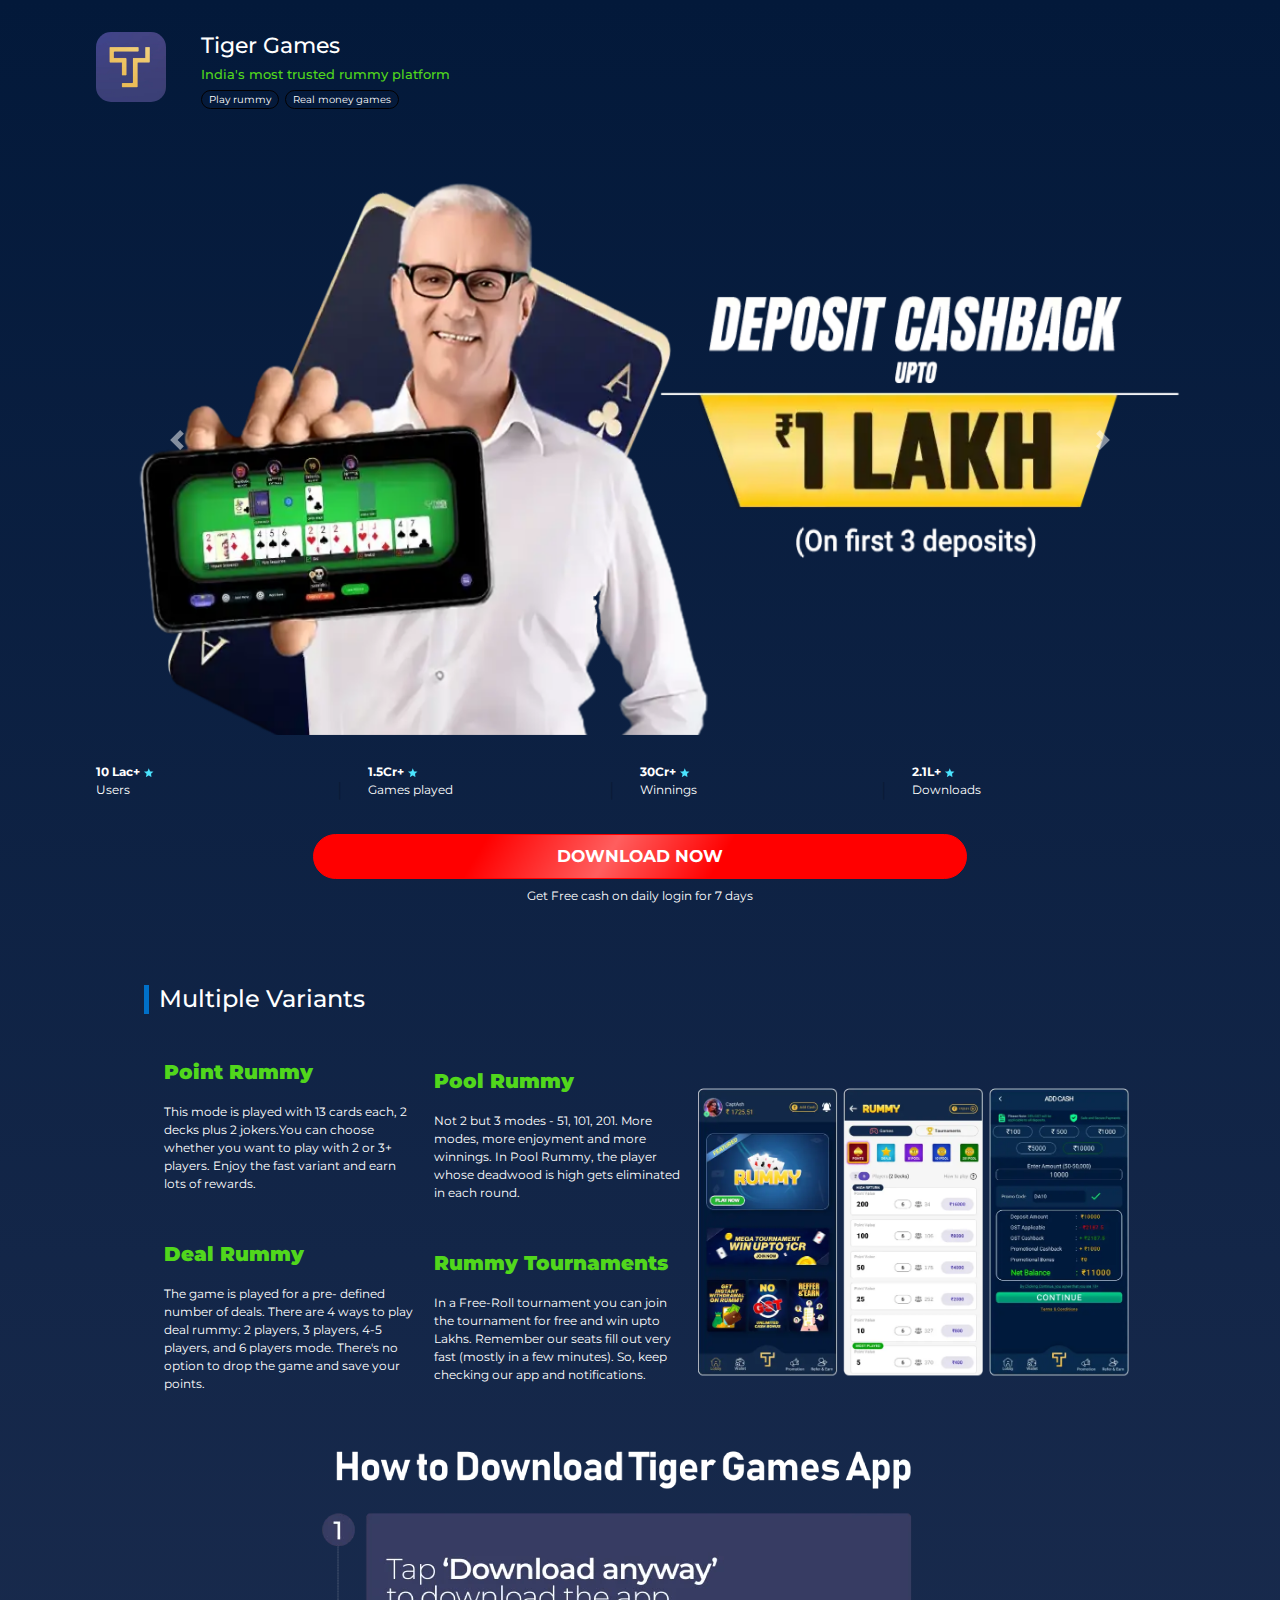
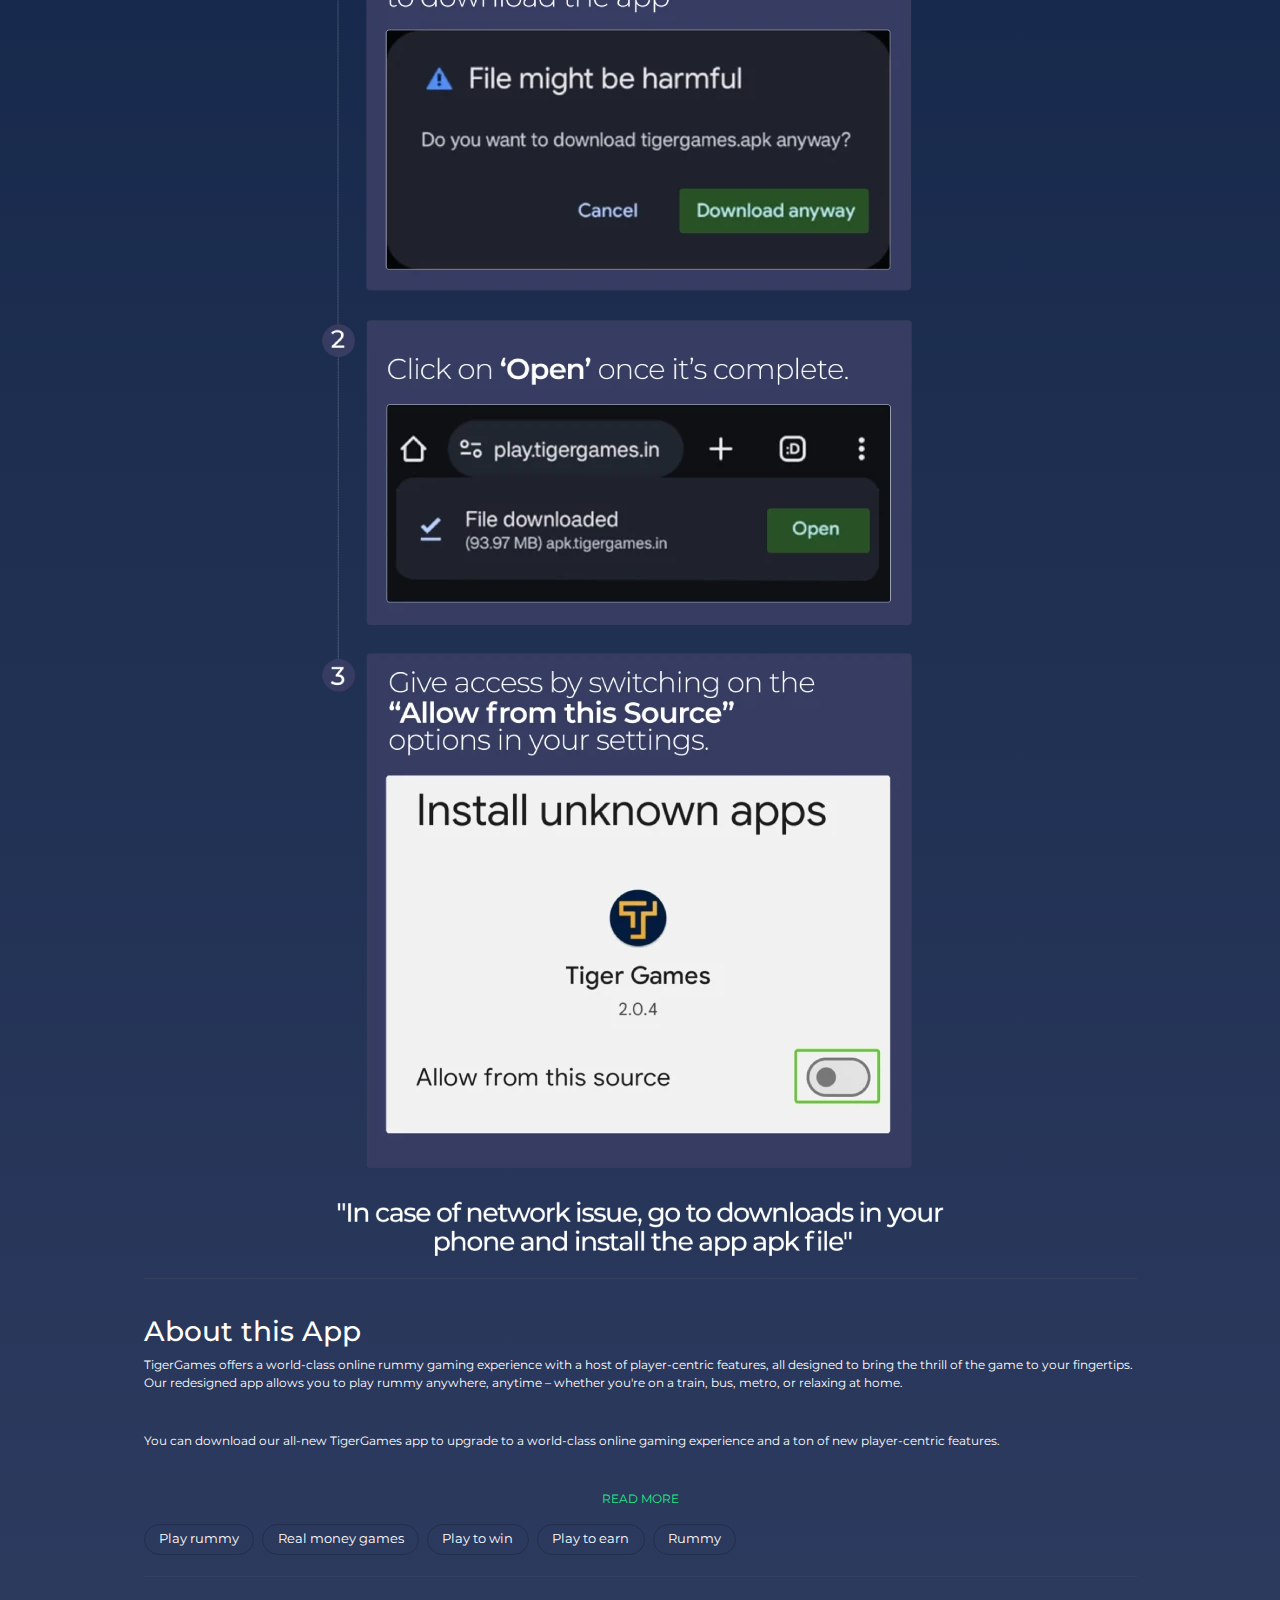
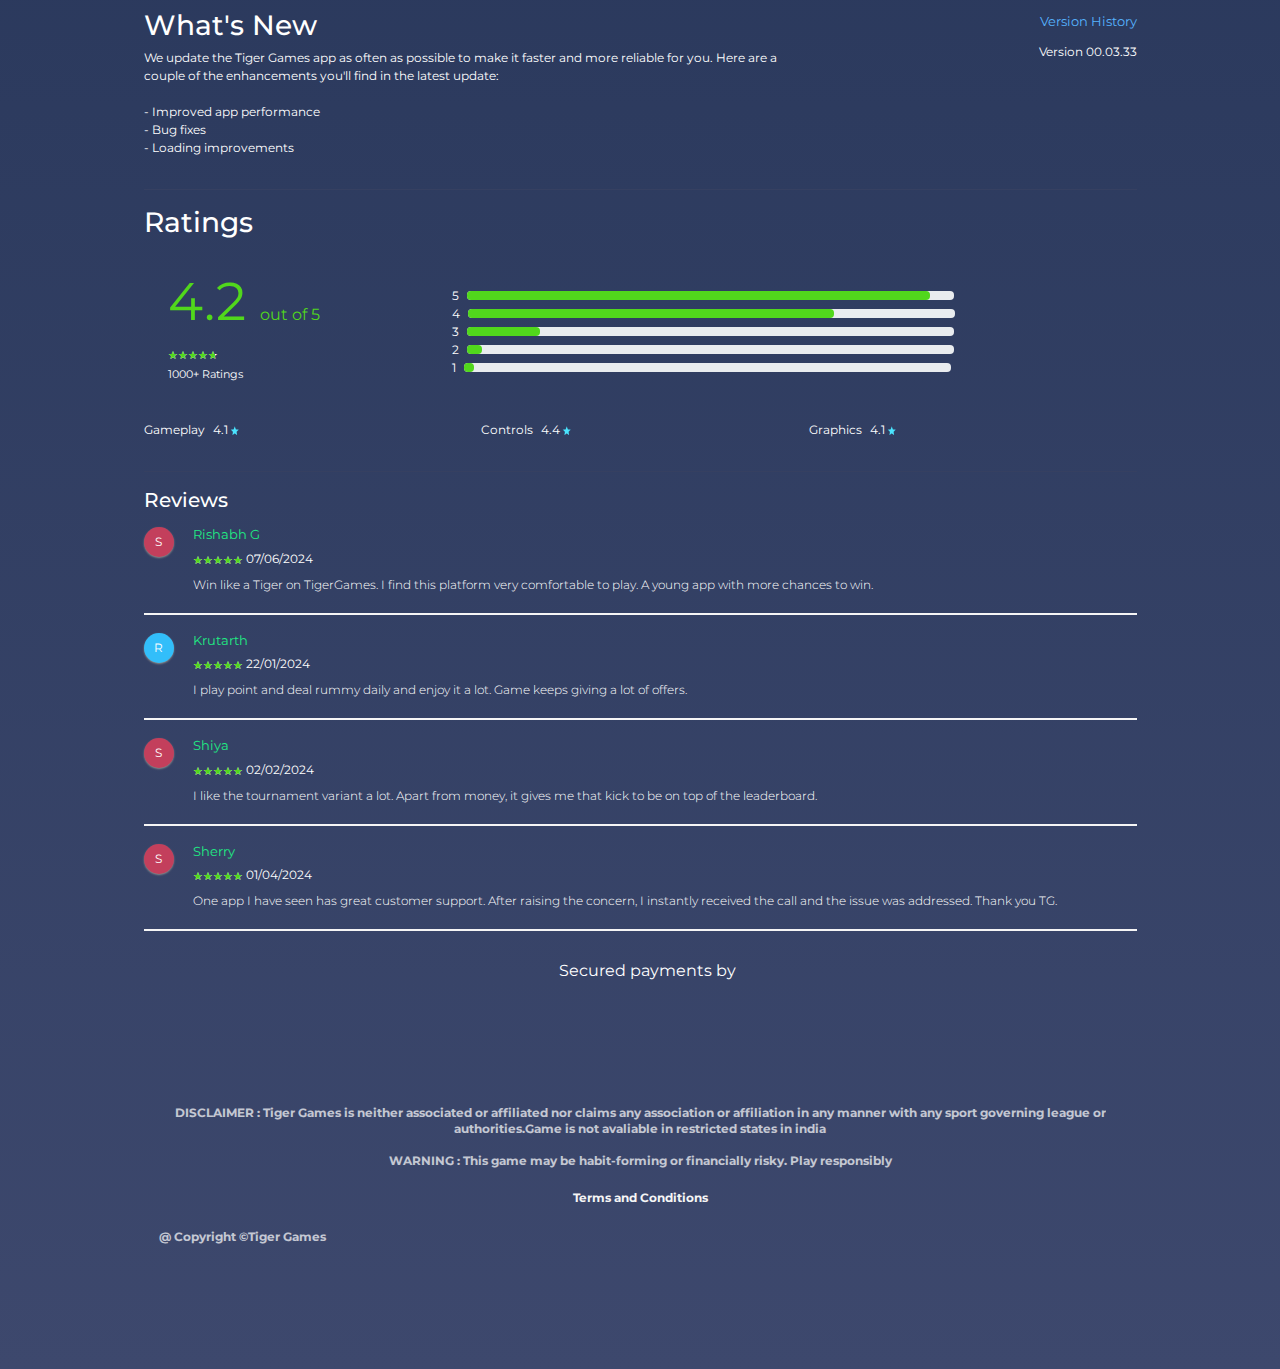
==== commit dec66dff: "set auto height for banner images for responsive" ====
--- a/index.html
+++ b/index.html
@@ -75,7 +75,8 @@
   <style>
    .ballebaazi_play .footer_button{text-align:center;padding:10px 10px;margin:15px auto;margin-bottom:0;cursor:pointer;font-size:17px;background-color:#ff0000;border:1px solid #ff0000;border-radius:35px;color:#fff;width:60%;height:45px;font-weight:700;text-transform:uppercase;line-height:23px}.container{width:100%;padding-right:27px;padding-left:27px;margin-right:auto;margin-left:auto}.ballebaazi_play .header{margin-top:0}.slider_area .slick-list{height:637px}.modal-header{display:block}@media (min-width:1200px){.container{max-width:1143px}}
     .play_actives {display: grid;align-items: center;justify-content: center;grid-template-columns: 25% 25% 25% 25%;}
-    @media(max-width:596px){.play_actives{grid-template-columns: 50% 50%;text-align: center;}.ballebaazi_play .footer_button{width:100%;}.ballebaazi_play .about_area p{display: block;}}
+    @media(max-width:596px){.play_actives{grid-template-columns: 50% 50%;text-align: center;}.ballebaazi_play .footer_button{width:100%;}
+    .ballebaazi_play .about_area p{display: block;}.carusl img{height:auto !important;}
     .up-img{width: 100%;height: 25px;}.ratingStar-small{filter: invert(1) grayscale(1) brightness(0.5);}
       
    </style>
@@ -109,17 +110,17 @@
         </div>
       </div>
     </div>
-    <div class="banner mb-4">
+    <div class="banner carusl mb-4">
       <div id="carouselExampleControls" class="carousel slide" data-ride="carousel">
         <div class="carousel-inner">
           <div class="carousel-item active">
-            <img class="d-block w-100 h-auto" src="banner-01.webp" alt="First slide" loading="lazy" width="1176" height="590">
+            <img class="d-block w-100" src="banner-01.webp" alt="First slide" loading="lazy" width="1176" height="590">
           </div>
           <div class="carousel-item">
-            <img class="d-block w-100 h-auto" src="banner-02.webp" alt="Second slide" loading="lazy" width="1176" height="590">
+            <img class="d-block w-100" src="banner-02.webp" alt="Second slide" loading="lazy" width="1176" height="590">
           </div>
           <div class="carousel-item">
-            <img class="d-block w-100 h-auto" src="banner-03.webp" alt="Third slide" loading="lazy" width="1176" height="590">
+            <img class="d-block w-100" src="banner-03.webp" alt="Third slide" loading="lazy" width="1176" height="590">
           </div>
         </div>
         <a class="carousel-control-prev" href="#carouselExampleControls" role="button" data-slide="prev">
